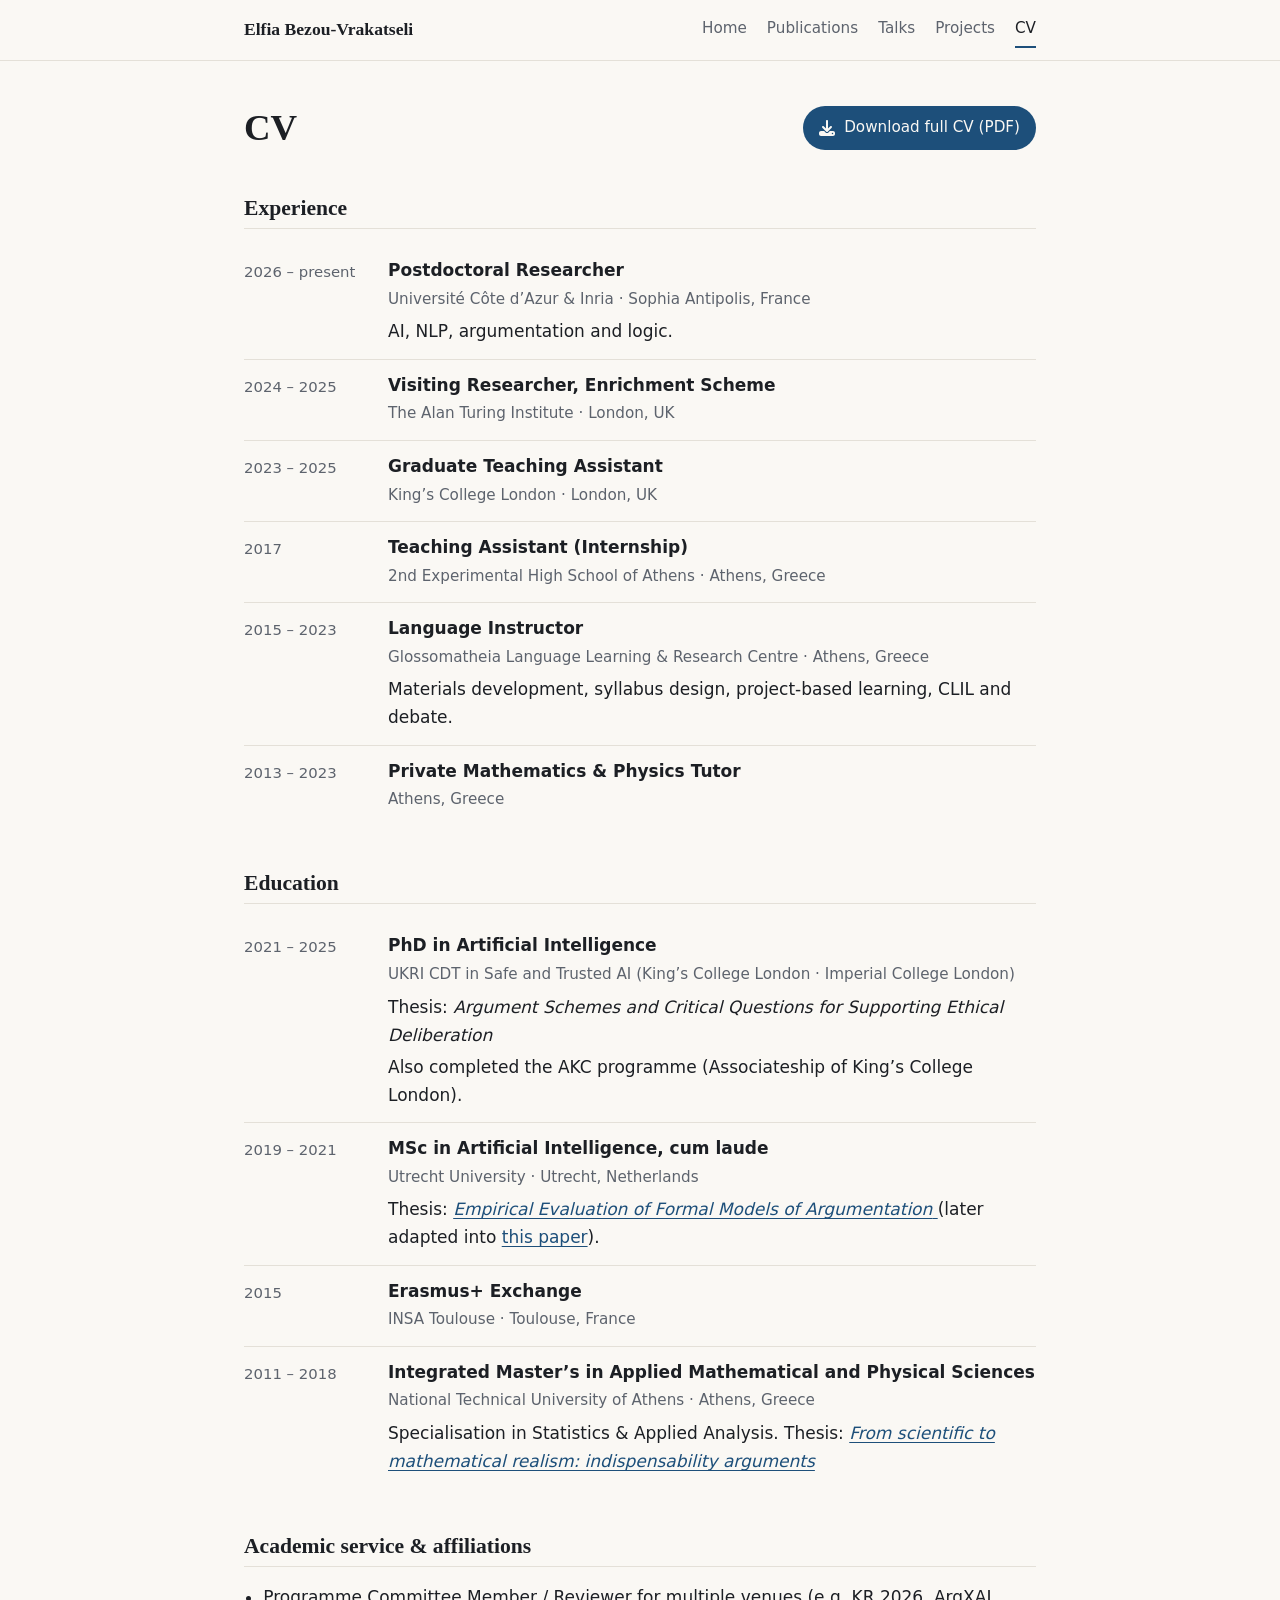
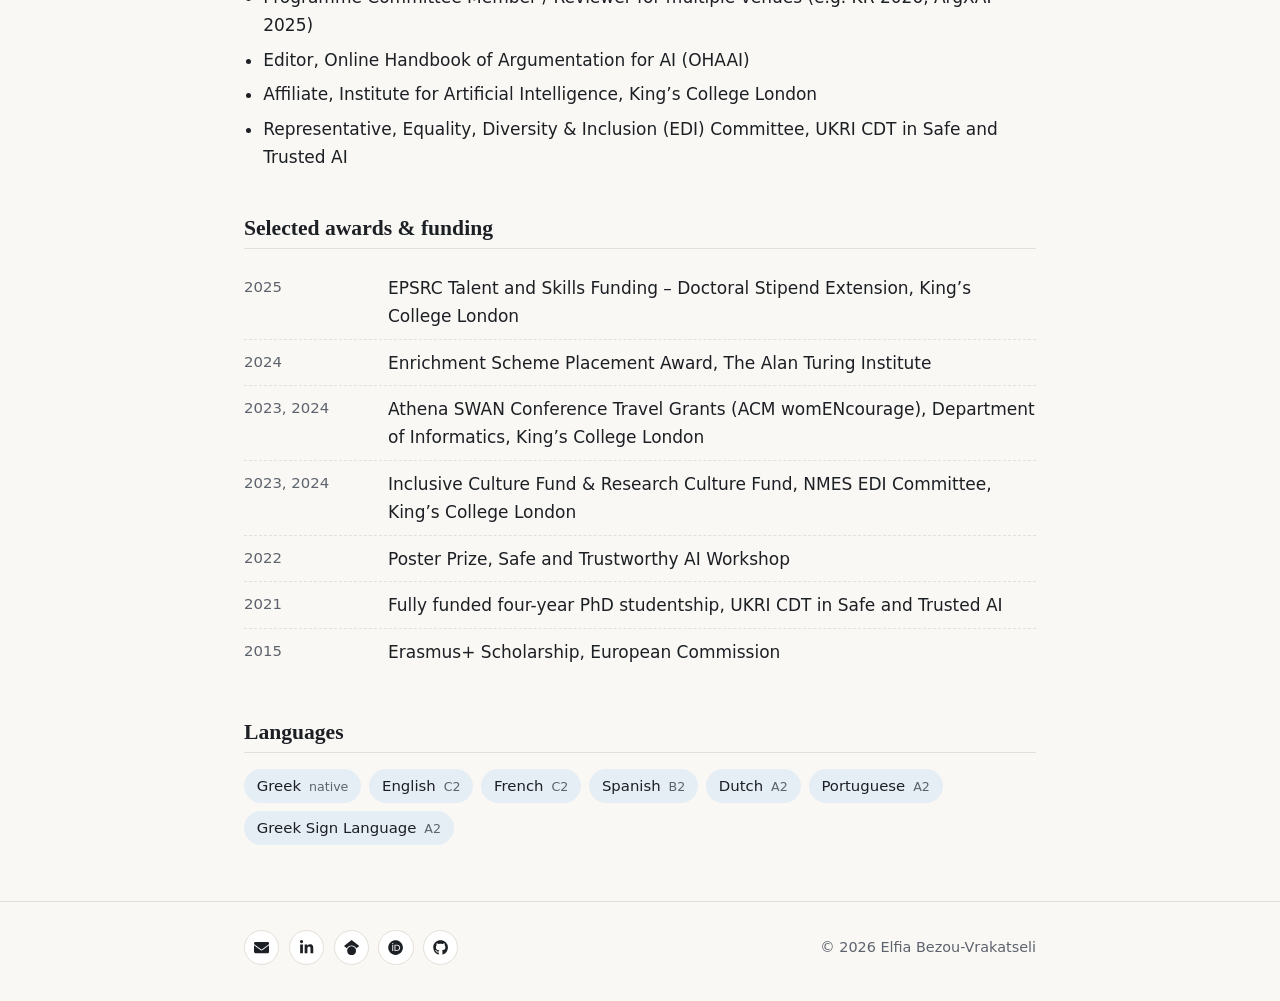
==== cv.html @ d365650f "Update cv.html" ====
<!doctype html>
<html lang="en">
<head>
  <meta charset="utf-8">
  <meta name="viewport" content="width=device-width, initial-scale=1">
  <title>CV · Elfia Bezou-Vrakatseli</title>
  <meta name="description" content="CV of Elfia Bezou-Vrakatseli.">
  <meta name="author" content="Elfia Bezou-Vrakatseli">
  <meta property="og:title" content="CV · Elfia Bezou-Vrakatseli">
  <meta property="og:description" content="CV of Elfia Bezou-Vrakatseli.">
  <meta property="og:type" content="website">
  <meta property="og:image" content="https://elfiabv.github.io/assets/photo.jpg">
  <meta name="color-scheme" content="light dark">
  <link rel="icon" href="favicon.svg" type="image/svg+xml">
  <link rel="stylesheet" href="style.css">
</head>
<body>
  <a class="skip" href="#main">Skip to content</a>
  <header class="site-header">
    <div class="wrap header-inner">
      <a class="brand" href="index.html">Elfia Bezou-Vrakatseli</a>
      <nav aria-label="Main">
        <a href="index.html">Home</a>
        <a href="publications.html">Publications</a>
        <a href="talks.html">Talks</a>
        <a href="projects.html">Projects</a>
        <a href="cv.html" aria-current="page">CV</a>
      </nav>
    </div>
  </header>

  <main id="main" class="wrap">
    <div class="page-head">
      <h1 class="page-title">CV</h1>
      <a class="button" href="assets/Elfia_Bezou-Vrakatseli_CV.pdf" download><svg class="icon" viewBox="0 0 512 512" aria-hidden="true" focusable="false"><path d="M288 32c0-17.7-14.3-32-32-32s-32 14.3-32 32l0 242.7-73.4-73.4c-12.5-12.5-32.8-12.5-45.3 0s-12.5 32.8 0 45.3l128 128c12.5 12.5 32.8 12.5 45.3 0l128-128c12.5-12.5 12.5-32.8 0-45.3s-32.8-12.5-45.3 0L288 274.7 288 32zM64 352c-35.3 0-64 28.7-64 64l0 32c0 35.3 28.7 64 64 64l384 0c35.3 0 64-28.7 64-64l0-32c0-35.3-28.7-64-64-64l-101.5 0-45.3 45.3c-25 25-65.5 25-90.5 0L165.5 352 64 352zm368 56a24 24 0 1 1 0 48 24 24 0 1 1 0-48z"/></svg><span>Download full CV (PDF)</span></a>
    </div>

    <section aria-labelledby="exp">
      <h2 id="exp">Experience</h2>
      <ul class="cv-list">
        <li>
          <span class="when">2026 – present</span>
          <div>
            <p class="entry-title">Postdoctoral Researcher</p>
            <p class="entry-meta">Université Côte d’Azur &amp; Inria · Sophia Antipolis, France</p>
            <p>AI, NLP, argumentation and logic.</p>
          </div>
        </li>
        <li>
          <span class="when">2024 – 2025</span>
          <div>
            <p class="entry-title">Visiting Researcher, Enrichment Scheme</p>
            <p class="entry-meta">The Alan Turing Institute · London, UK</p>
          </div>
        </li>
        <li>
          <span class="when">2023 – 2025</span>
          <div>
            <p class="entry-title">Graduate Teaching Assistant</p>
            <p class="entry-meta">King’s College London · London, UK</p>
          </div>
        </li>
                <li>
          <span class="when">2017</span>
          <div>
            <p class="entry-title">Teaching Assistant (Internship)</p>
            <p class="entry-meta">2nd Experimental High School of Athens · Athens, Greece</p>
          </div>
        </li>
        <li>
          <span class="when">2015 – 2023</span>
          <div>
            <p class="entry-title">Language Instructor</p>
            <p class="entry-meta">Glossomatheia Language Learning &amp; Research Centre · Athens, Greece</p>
            <p>Materials development, syllabus design, project-based learning, CLIL and debate.</p>
          </div>
        </li>
        <li>
          <span class="when">2013 – 2023</span>
          <div>
            <p class="entry-title">Private Mathematics &amp; Physics Tutor</p>
            <p class="entry-meta">Athens, Greece</p>
          </div>
        </li>
      </ul>
    </section>

    <section aria-labelledby="edu">
      <h2 id="edu">Education</h2>
      <ul class="cv-list">
        <li>
          <span class="when">2021 – 2025</span>
          <div>
            <p class="entry-title">PhD in Artificial Intelligence</p>
            <p class="entry-meta">UKRI CDT in Safe and Trusted AI (King’s College London · Imperial College London)</p>
            <p>Thesis: <em>Argument Schemes and Critical Questions for Supporting Ethical Deliberation</em></p>
            <p>Also completed the AKC programme (Associateship of King’s College London).</p>
          </div>
        </li>
        <li>
          <span class="when">2019 – 2021</span>
          <div>
            <p class="entry-title">MSc in Artificial Intelligence, cum laude</p>
            <p class="entry-meta">Utrecht University · Utrecht, Netherlands</p>
            
<p>
  Thesis:
  <a href="https://studenttheses.uu.nl/items/0af066aa-7078-44d3-838c-e0d63e87ab0a"
     target="_blank" rel="noopener noreferrer">
    <em>Empirical Evaluation of Formal Models of Argumentation</em>
  </a>
  (later adapted into
  <a href="https://journals.sagepub.com/doi/pdf/10.3233/AAC-230016"
     target="_blank" rel="noopener noreferrer">this paper</a>).
</p>

          </div>
        </li>
                <li>
          <span class="when">2015</span>
          <div>
            <p class="entry-title">Erasmus+ Exchange</p>
            <p class="entry-meta">INSA Toulouse · Toulouse, France</p>
          </div>
        </li>
        <li>
          <span class="when">2011 – 2018</span>
          <div>
            <p class="entry-title">Integrated Master’s in Applied Mathematical and Physical Sciences</p>
            <p class="entry-meta">National Technical University of Athens · Athens, Greece</p>
            <p>Specialisation in Statistics &amp; Applied Analysis. Thesis: <a href="https://dspace.lib.ntua.gr/xmlui/handle/123456789/46935" target="_blank" rel="noopener"> <em>From scientific to mathematical realism: indispensability arguments</em> </a></p>
          </div>
        </li>

      </ul>
    </section>

    <section aria-labelledby="svc">
      <h2 id="svc">Academic service &amp; affiliations</h2>
      <ul class="plain">
        <li>Programme Committee Member / Reviewer for multiple venues (e.g. KR 2026, ArgXAI 2025)</li>
        <li>Editor, Online Handbook of Argumentation for AI (OHAAI)</li>
        <li>Affiliate, Institute for Artificial Intelligence, King’s College London</li>
        <li>Representative, Equality, Diversity &amp; Inclusion (EDI) Committee, UKRI CDT in Safe and Trusted AI</li>
      </ul>
    </section>

    <section aria-labelledby="awd">
      <h2 id="awd">Selected awards &amp; funding</h2>
      <ul class="timeline">
        <li><span class="when">2025</span><span>EPSRC Talent and Skills Funding – Doctoral Stipend Extension, King’s College London</span></li>
        <li><span class="when">2024</span><span>Enrichment Scheme Placement Award, The Alan Turing Institute</span></li>
        <li><span class="when">2023, 2024</span><span>Athena SWAN Conference Travel Grants (ACM womENcourage), Department of Informatics, King’s College London</span></li>
        <li><span class="when">2023, 2024</span><span>Inclusive Culture Fund &amp; Research Culture Fund, NMES EDI Committee, King’s College London</span></li>
        <li><span class="when">2022</span><span>Poster Prize, Safe and Trustworthy AI Workshop</span></li>
        <li><span class="when">2021</span><span>Fully funded four-year PhD studentship, UKRI CDT in Safe and Trusted AI</span></li>
        <li><span class="when">2015</span><span>Erasmus+ Scholarship, European Commission</span></li>
      </ul>
    </section>

    <section aria-labelledby="lng">
      <h2 id="lng">Languages</h2>
      <ul class="tags">
        <li>Greek <span class="level">native</span></li>
        <li>English <span class="level">C2</span></li>
        <li>French <span class="level">C2</span></li>
        <li>Spanish <span class="level">B2</span></li>
        <li>Dutch <span class="level">A2</span></li>
        <li>Portuguese <span class="level">A2</span></li>
        <li>Greek Sign Language <span class="level">A2</span></li>
      </ul>
    </section>

  </main>

  <!-- Icons: Font Awesome Free 6.7.2, CC BY 4.0 — https://fontawesome.com/license/free -->
  <footer class="site-footer">
    <div class="wrap footer-inner">
    <ul class="links links-small">
      <li><a href="mailto:elfia.bezou-vrakatseli@inria.fr" aria-label="Email" title="Email"><svg class="icon" viewBox="0 0 512 512" aria-hidden="true" focusable="false"><path d="M48 64C21.5 64 0 85.5 0 112c0 15.1 7.1 29.3 19.2 38.4L236.8 313.6c11.4 8.5 27 8.5 38.4 0L492.8 150.4c12.1-9.1 19.2-23.3 19.2-38.4c0-26.5-21.5-48-48-48L48 64zM0 176L0 384c0 35.3 28.7 64 64 64l384 0c35.3 0 64-28.7 64-64l0-208L294.4 339.2c-22.8 17.1-54 17.1-76.8 0L0 176z"/></svg></a></li>
      <li><a href="https://www.linkedin.com/in/elfia-bezou-vrakatseli/" aria-label="LinkedIn" title="LinkedIn" target="_blank" rel="noopener"><svg class="icon" viewBox="0 0 448 512" aria-hidden="true" focusable="false"><path d="M100.28 448H7.4V148.9h92.88zM53.79 108.1C24.09 108.1 0 83.5 0 53.8a53.79 53.79 0 0 1 107.58 0c0 29.7-24.1 54.3-53.79 54.3zM447.9 448h-92.68V302.4c0-34.7-.7-79.2-48.29-79.2-48.29 0-55.69 37.7-55.69 76.7V448h-92.78V148.9h89.08v40.8h1.3c12.4-23.5 42.69-48.3 87.88-48.3 94 0 111.28 61.9 111.28 142.3V448z"/></svg></a></li>
      <li><a href="https://scholar.google.com/citations?user=4mK89xIAAAAJ&amp;hl=en" aria-label="Google Scholar" title="Google Scholar" target="_blank" rel="noopener"><svg class="icon" viewBox="0 0 512 512" aria-hidden="true" focusable="false"><path d="M390.9 298.5c0 0 0 .1 .1 .1c9.2 19.4 14.4 41.1 14.4 64C405.3 445.1 338.5 512 256 512s-149.3-66.9-149.3-149.3c0-22.9 5.2-44.6 14.4-64h0c1.7-3.6 3.6-7.2 5.6-10.7c4.4-7.6 9.4-14.7 15-21.3c27.4-32.6 68.5-53.3 114.4-53.3c33.6 0 64.6 11.1 89.6 29.9c9.1 6.9 17.4 14.7 24.8 23.5c5.6 6.6 10.6 13.8 15 21.3c2 3.4 3.8 7 5.5 10.5zm26.4-18.8c-30.1-58.4-91-98.4-161.3-98.4s-131.2 40-161.3 98.4L0 202.7 256 0 512 202.7l-94.7 77.1z"/></svg></a></li>
      <li><a href="https://orcid.org/0009-0004-8954-246X" aria-label="ORCID" title="ORCID" target="_blank" rel="noopener"><svg class="icon" viewBox="0 0 512 512" aria-hidden="true" focusable="false"><path d="M294.75 188.19h-45.92V342h47.47c67.62 0 83.12-51.34 83.12-76.91 0-41.64-26.54-76.9-84.67-76.9zM256 8C119 8 8 119 8 256s111 248 248 248 248-111 248-248S393 8 256 8zm-80.79 360.76h-29.84v-207.5h29.84zm-14.92-231.14a19.57 19.57 0 1 1 19.57-19.57 19.64 19.64 0 0 1-19.57 19.57zM300 369h-81V161.26h80.6c76.73 0 110.44 54.83 110.44 103.85C410 318.39 368.38 369 300 369z"/></svg></a></li>
      <li><a href="https://github.com/ElfiaBv" aria-label="GitHub" title="GitHub" target="_blank" rel="noopener"><svg class="icon" viewBox="0 0 496 512" aria-hidden="true" focusable="false"><path d="M165.9 397.4c0 2-2.3 3.6-5.2 3.6-3.3.3-5.6-1.3-5.6-3.6 0-2 2.3-3.6 5.2-3.6 3-.3 5.6 1.3 5.6 3.6zm-31.1-4.5c-.7 2 1.3 4.3 4.3 4.9 2.6 1 5.6 0 6.2-2s-1.3-4.3-4.3-5.2c-2.6-.7-5.5.3-6.2 2.3zm44.2-1.7c-2.9.7-4.9 2.6-4.6 4.9.3 2 2.9 3.3 5.9 2.6 2.9-.7 4.9-2.6 4.6-4.6-.3-1.9-3-3.2-5.9-2.9zM244.8 8C106.1 8 0 113.3 0 252c0 110.9 69.8 205.8 169.5 239.2 12.8 2.3 17.3-5.6 17.3-12.1 0-6.2-.3-40.4-.3-61.4 0 0-70 15-84.7-29.8 0 0-11.4-29.1-27.8-36.6 0 0-22.9-15.7 1.6-15.4 0 0 24.9 2 38.6 25.8 21.9 38.6 58.6 27.5 72.9 20.9 2.3-16 8.8-27.1 16-33.7-55.9-6.2-112.3-14.3-112.3-110.5 0-27.5 7.6-41.3 23.6-58.9-2.6-6.5-11.1-33.3 2.6-67.9 20.9-6.5 69 27 69 27 20-5.6 41.5-8.5 62.8-8.5s42.8 2.9 62.8 8.5c0 0 48.1-33.6 69-27 13.7 34.7 5.2 61.4 2.6 67.9 16 17.7 25.8 31.5 25.8 58.9 0 96.5-58.9 104.2-114.8 110.5 9.2 7.9 17 22.9 17 46.4 0 33.7-.3 75.4-.3 83.6 0 6.5 4.6 14.4 17.3 12.1C428.2 457.8 496 362.9 496 252 496 113.3 383.5 8 244.8 8zM97.2 352.9c-1.3 1-1 3.3.7 5.2 1.6 1.6 3.9 2.3 5.2 1 1.3-1 1-3.3-.7-5.2-1.6-1.6-3.9-2.3-5.2-1zm-10.8-8.1c-.7 1.3.3 2.9 2.3 3.9 1.6 1 3.6.7 4.3-.7.7-1.3-.3-2.9-2.3-3.9-2-.6-3.6-.3-4.3.7zm32.4 35.6c-1.6 1.3-1 4.3 1.3 6.2 2.3 2.3 5.2 2.6 6.5 1 1.3-1.3.7-4.3-1.3-6.2-2.2-2.3-5.2-2.6-6.5-1zm-11.4-14.7c-1.6 1-1.6 3.6 0 5.9 1.6 2.3 4.3 3.3 5.6 2.3 1.6-1.3 1.6-3.9 0-6.2-1.4-2.3-4-3.3-5.6-2z"/></svg></a></li>
          </ul>
      <p>&copy; 2026 Elfia Bezou-Vrakatseli</p>
    </div>
  </footer>
</body>
</html>
---- style.css ----
/* ==========================================================
   Elfia Bezou-Vrakatseli — personal site
   Colours are defined once here; change --accent to re-theme.
   ========================================================== */

:root {
  --bg: #faf8f4;
  --surface: #ffffff;
  --text: #1c1f24;
  --muted: #5d636d;
  --line: #e4e0d8;
  --accent: #1d4f7a;          /* Aegean blue */
  --accent-soft: #e6eef5;
  --badge-bg: #f1ede6;
  --badge-text: #6b5e4a;

  --serif: "Iowan Old Style", "Palatino Linotype", Palatino, "Book Antiqua", Georgia, serif;
  --sans: system-ui, -apple-system, "Segoe UI", Roboto, "Helvetica Neue", Arial, sans-serif;

  --max: 52rem;
  --radius: 10px;
}

@media (prefers-color-scheme: dark) {
  :root {
    --bg: #14171b;
    --surface: #1b1f24;
    --text: #e8e6e1;
    --muted: #a3a8b0;
    --line: #2c3138;
    --accent: #8cbbe3;
    --accent-soft: #1f2c39;
    --badge-bg: #262b31;
    --badge-text: #c9bfae;
  }
}

/* ---------- base ---------- */
*, *::before, *::after { box-sizing: border-box; }

html { -webkit-text-size-adjust: 100%; }

body {
  margin: 0;
  background: var(--bg);
  color: var(--text);
  font-family: var(--sans);
  font-size: 1.0625rem;
  line-height: 1.65;
}

a { color: var(--accent); text-underline-offset: 0.18em; text-decoration-thickness: 1px; }
a:hover { text-decoration-thickness: 2px; }
:focus-visible { outline: 2px solid var(--accent); outline-offset: 3px; border-radius: 4px; }

h1, h2, h3 { font-family: var(--serif); font-weight: 600; line-height: 1.25; margin: 0; }
h2 {
  font-size: 1.35rem;
  margin: 2.75rem 0 1rem;
  padding-bottom: 0.4rem;
  border-bottom: 1px solid var(--line);
}
h3 { font-size: 1.1rem; }
p { margin: 0 0 1rem; }

.wrap { max-width: var(--max); margin: 0 auto; padding: 0 1.25rem; }

.skip {
  position: absolute; left: -999px; top: 0.5rem;
  background: var(--surface); padding: 0.5rem 0.75rem; border-radius: 6px; z-index: 10;
}
.skip:focus { left: 0.5rem; }

/* ---------- header ---------- */
.site-header {
  border-bottom: 1px solid var(--line);
  background: color-mix(in srgb, var(--bg) 92%, transparent);
  position: sticky; top: 0; z-index: 5;
  backdrop-filter: blur(6px);
}
.header-inner {
  display: flex; align-items: center; justify-content: space-between; gap: 1rem;
  min-height: 3.75rem;
}
.brand {
  font-family: var(--serif); font-size: 1.1rem; font-weight: 600;
  color: var(--text); text-decoration: none; white-space: nowrap;
}
nav { display: flex; gap: 1.25rem; }
nav a {
  color: var(--muted); text-decoration: none; font-size: 0.95rem;
  padding: 0.25rem 0; border-bottom: 2px solid transparent;
}
nav a:hover { color: var(--text); }
nav a[aria-current="page"] { color: var(--text); border-bottom-color: var(--accent); }

main.wrap { padding-top: 2.75rem; padding-bottom: 3.5rem; }

/* ---------- home hero ---------- */
.hero {
  display: grid; grid-template-columns: auto 1fr; gap: 2.25rem; align-items: center;
  margin-bottom: 0.5rem;
}
.avatar {
  position: relative; width: 11.5rem; height: 11.5rem; border-radius: 50%;
  overflow: hidden; background: var(--accent-soft);
  display: grid; place-items: center; flex-shrink: 0;
  box-shadow: 0 0 0 4px var(--surface), 0 0 0 5px var(--line);
}
.avatar span { font-family: var(--serif); font-size: 2.5rem; color: var(--accent); }
.avatar img { position: absolute; inset: 0; width: 100%; height: 100%; object-fit: cover; }

.hero h1 { font-size: clamp(1.9rem, 4.5vw, 2.6rem); margin-bottom: 0.35rem; }
.role { font-size: 1.15rem; margin: 0; }
.affil { color: var(--muted); margin: 0 0 1.1rem; }

/* ---------- icon links ---------- */
.links { list-style: none; display: flex; flex-wrap: wrap; gap: 0.6rem; margin: 0; padding: 0; }
.links a {
  display: grid; place-items: center;
  width: 2.6rem; height: 2.6rem; border-radius: 50%;
  border: 1px solid var(--line); background: var(--surface);
  color: var(--text);
  transition: background-color .15s, color .15s, border-color .15s;
}
.links a:hover { background: var(--accent); border-color: var(--accent); color: var(--bg); }
.icon { width: 1.1rem; height: 1.1rem; fill: currentColor; }
.links-small a { width: 2.2rem; height: 2.2rem; }
.links-small .icon { width: 0.95rem; height: 0.95rem; }

/* ---------- tags ---------- */
.tags { list-style: none; display: flex; flex-wrap: wrap; gap: 0.5rem; padding: 0; margin: 0; }
.tags li {
  background: var(--accent-soft); color: var(--text);
  padding: 0.3rem 0.8rem; border-radius: 999px; font-size: 0.93rem;
}
.tags .level { color: var(--muted); font-size: 0.85em; margin-left: 0.2rem; }

/* ---------- timeline (highlights, awards) ---------- */
.timeline { list-style: none; padding: 0; margin: 0; }
.timeline li {
  display: grid; grid-template-columns: 8rem 1fr; gap: 1rem;
  padding: 0.55rem 0; border-bottom: 1px dashed var(--line);
}
.timeline li:last-child { border-bottom: 0; }
.when { color: var(--muted); font-variant-numeric: tabular-nums; font-size: 0.93rem; padding-top: 0.08rem; }

/* ---------- page titles ---------- */
.page-title { font-size: clamp(1.8rem, 4vw, 2.3rem); margin-bottom: 0.6rem; }
.lede { color: var(--muted); margin-bottom: 0.5rem; }
.page-head { display: flex; flex-wrap: wrap; align-items: center; justify-content: space-between; gap: 1rem; }
.page-head .page-title { margin: 0; }

.button {
  display: inline-flex; align-items: center; gap: 0.55rem;
  background: var(--accent); color: var(--bg);
  padding: 0.6rem 1rem; border-radius: 999px; text-decoration: none; font-size: 0.95rem;
}
.button:hover { filter: brightness(1.1); }
.button .icon { width: 1rem; height: 1rem; }

/* ---------- entries (publications, talks, projects) ---------- */
.year-group h2 { font-variant-numeric: tabular-nums; }
.entries { list-style: none; padding: 0; margin: 0; }
.entry { padding: 0.9rem 0; border-bottom: 1px solid var(--line); }
.entry:last-child { border-bottom: 0; }
.entry p { margin: 0; }
.entry p + p { margin-top: 0.3rem; }
.entry-title { font-weight: 600; line-height: 1.4; }
.entry-meta { color: var(--muted); font-size: 0.95rem; }
.entry-links { display: flex; flex-wrap: wrap; align-items: center; gap: 0.45rem; margin-top: 0.5rem !important; }

.badge {
  font-size: 0.75rem; letter-spacing: 0.04em; text-transform: uppercase;
  background: var(--badge-bg); color: var(--badge-text);
  padding: 0.15rem 0.55rem; border-radius: 4px;
}
.chip {
  font-size: 0.85rem; text-decoration: none;
  border: 1px solid var(--accent); color: var(--accent);
  padding: 0.1rem 0.65rem; border-radius: 999px;
}
.chip:hover { background: var(--accent); color: var(--bg); }

/* ---------- project cards ---------- */
.cards { list-style: none; padding: 0; margin: 0; display: grid; grid-template-columns: repeat(auto-fit, minmax(15rem, 1fr)); gap: 1rem; }
.card {
  background: var(--surface); border: 1px solid var(--line); border-radius: var(--radius);
  padding: 1.1rem 1.2rem;
}
.card h3 { margin-bottom: 0.4rem; }
.card p { margin: 0; color: var(--muted); }
.card .entry-links { margin-top: 0.8rem !important; }

/* ---------- CV ---------- */
.cv-list { list-style: none; padding: 0; margin: 0; }
.cv-list > li {
  display: grid; grid-template-columns: 8rem 1fr; gap: 1rem;
  padding: 0.85rem 0; border-bottom: 1px solid var(--line);
}
.cv-list > li:last-child { border-bottom: 0; }
.cv-list p { margin: 0; }
.cv-list p + p { margin-top: 0.25rem; }
.cv-list .entry-meta + p { margin-top: 0.35rem; }
.plain { padding-left: 1.2rem; margin: 0; }
.plain li { margin-bottom: 0.4rem; }

/* ---------- footer ---------- */
.site-footer { border-top: 1px solid var(--line); padding: 1.75rem 0 2.25rem; }
.footer-inner { display: flex; flex-wrap: wrap; align-items: center; justify-content: space-between; gap: 1rem; }
.site-footer p { margin: 0; color: var(--muted); font-size: 0.9rem; }

/* ---------- small screens ---------- */
@media (max-width: 720px) {
  .header-inner { flex-direction: column; align-items: flex-start; gap: 0.25rem; padding-top: 0.75rem; padding-bottom: 0.5rem; }
  nav { gap: 1rem; overflow-x: auto; max-width: 100%; scrollbar-width: none; }
  nav::-webkit-scrollbar { display: none; }
  .site-header { position: static; }
}

@media (max-width: 600px) {
  body { font-size: 1rem; }
  .wrap { padding: 0 1rem; }
  main.wrap { padding-top: 1.75rem; }
  .hero { grid-template-columns: 1fr; justify-items: center; text-align: center; gap: 1.25rem; }
  .avatar { width: 9.5rem; height: 9.5rem; }
  .hero .links { justify-content: center; }
  .timeline li, .cv-list > li { grid-template-columns: 1fr; gap: 0.15rem; }
  .footer-inner { flex-direction: column; align-items: flex-start; }
}

@media print {
  .site-header, .site-footer, .skip { display: none; }
  body { background: #fff; color: #000; }
}
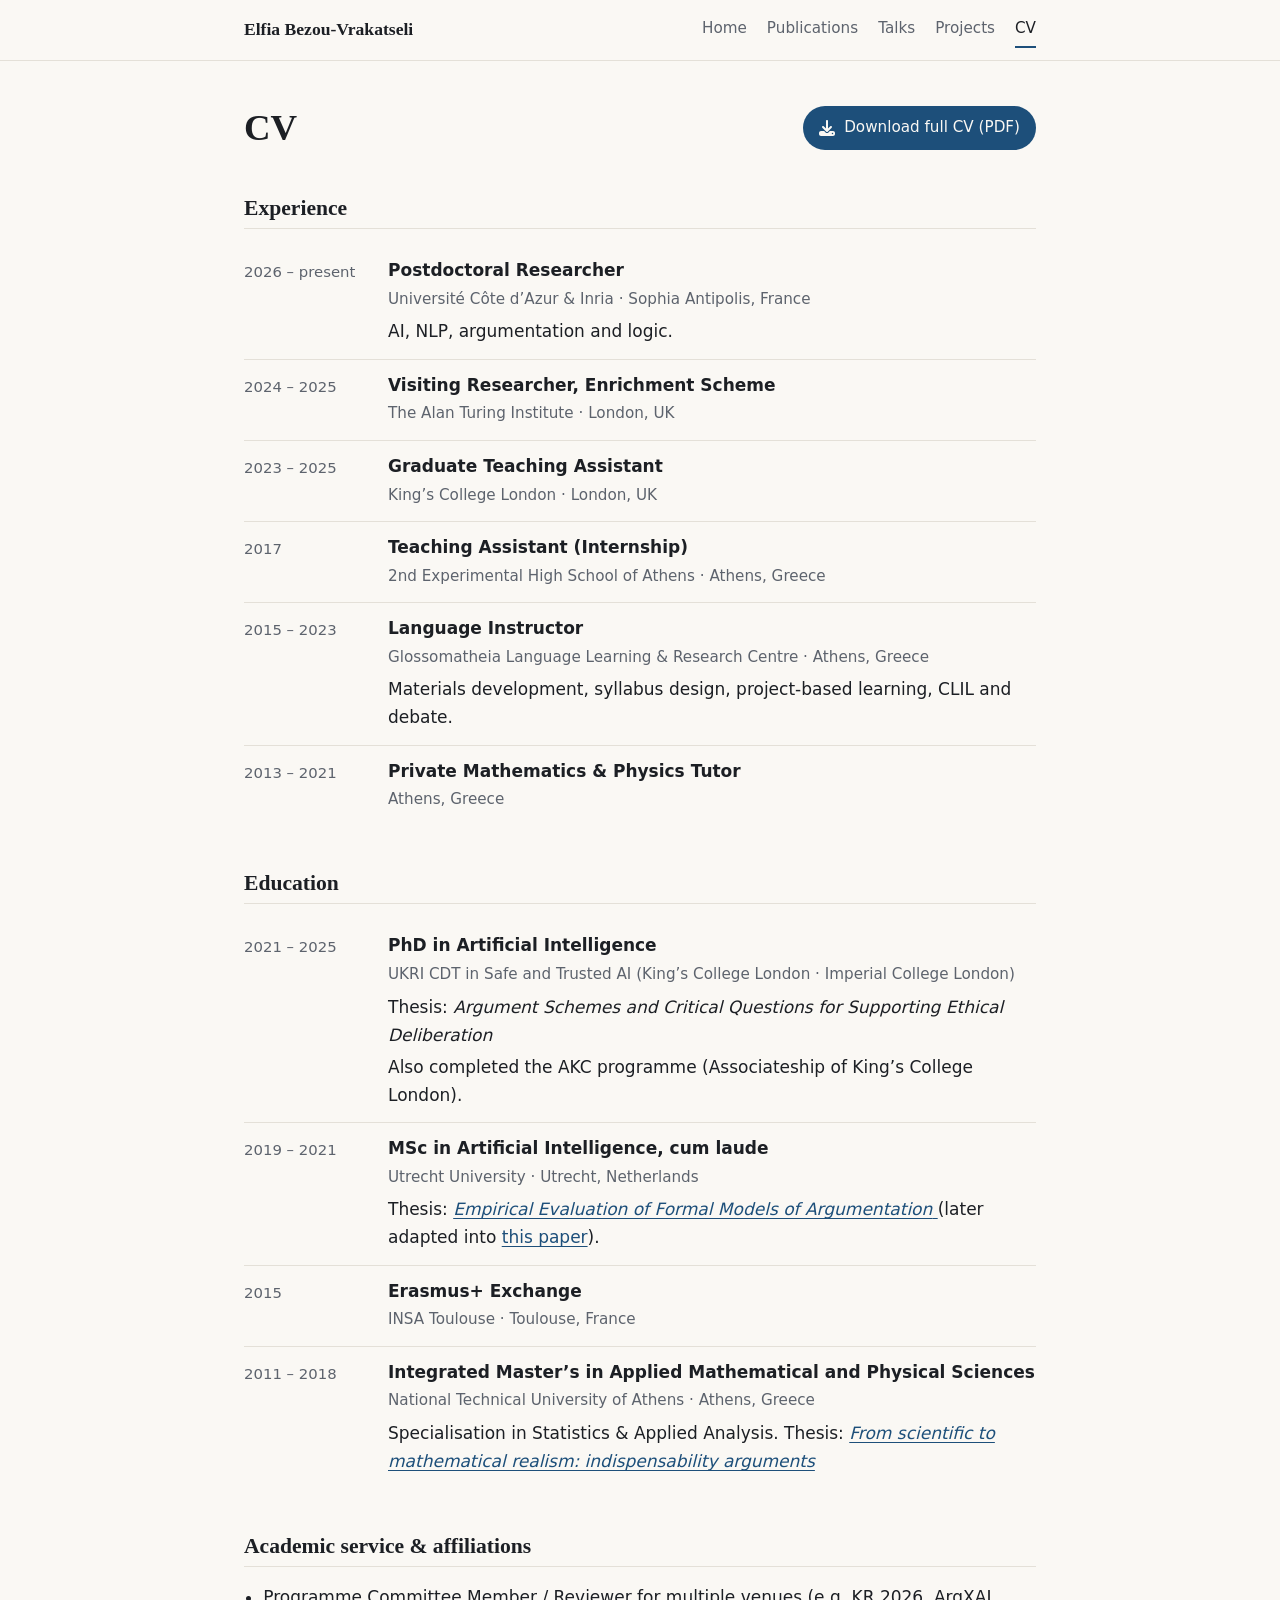
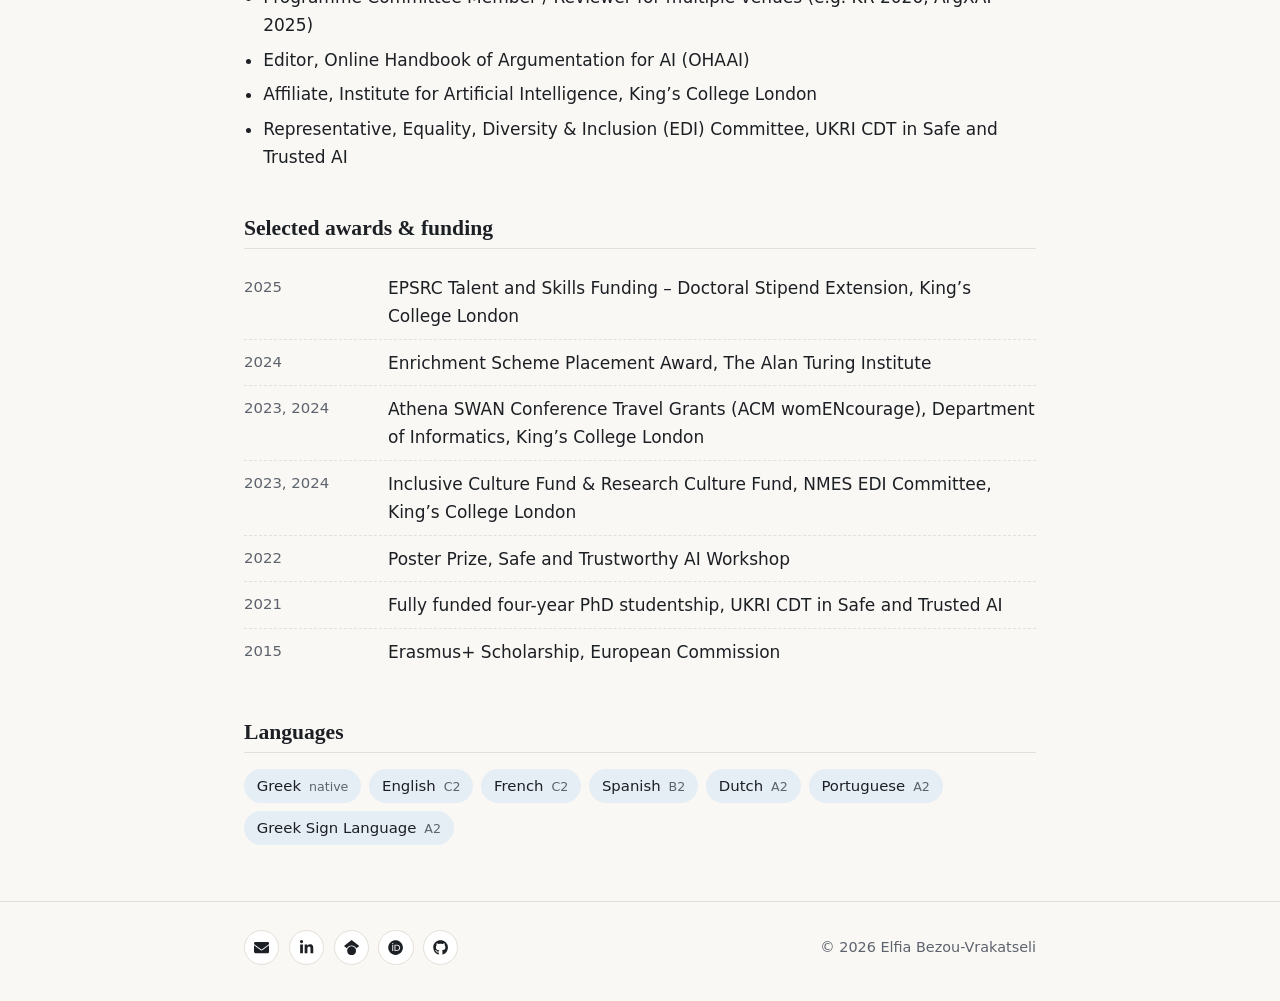
==== commit 8d3f175d: "Update cv.html" ====
--- a/cv.html
+++ b/cv.html
@@ -76,7 +76,7 @@
           </div>
         </li>
         <li>
-          <span class="when">2013 – 2023</span>
+          <span class="when">2013 – 2021</span>
           <div>
             <p class="entry-title">Private Mathematics &amp; Physics Tutor</p>
             <p class="entry-meta">Athens, Greece</p>
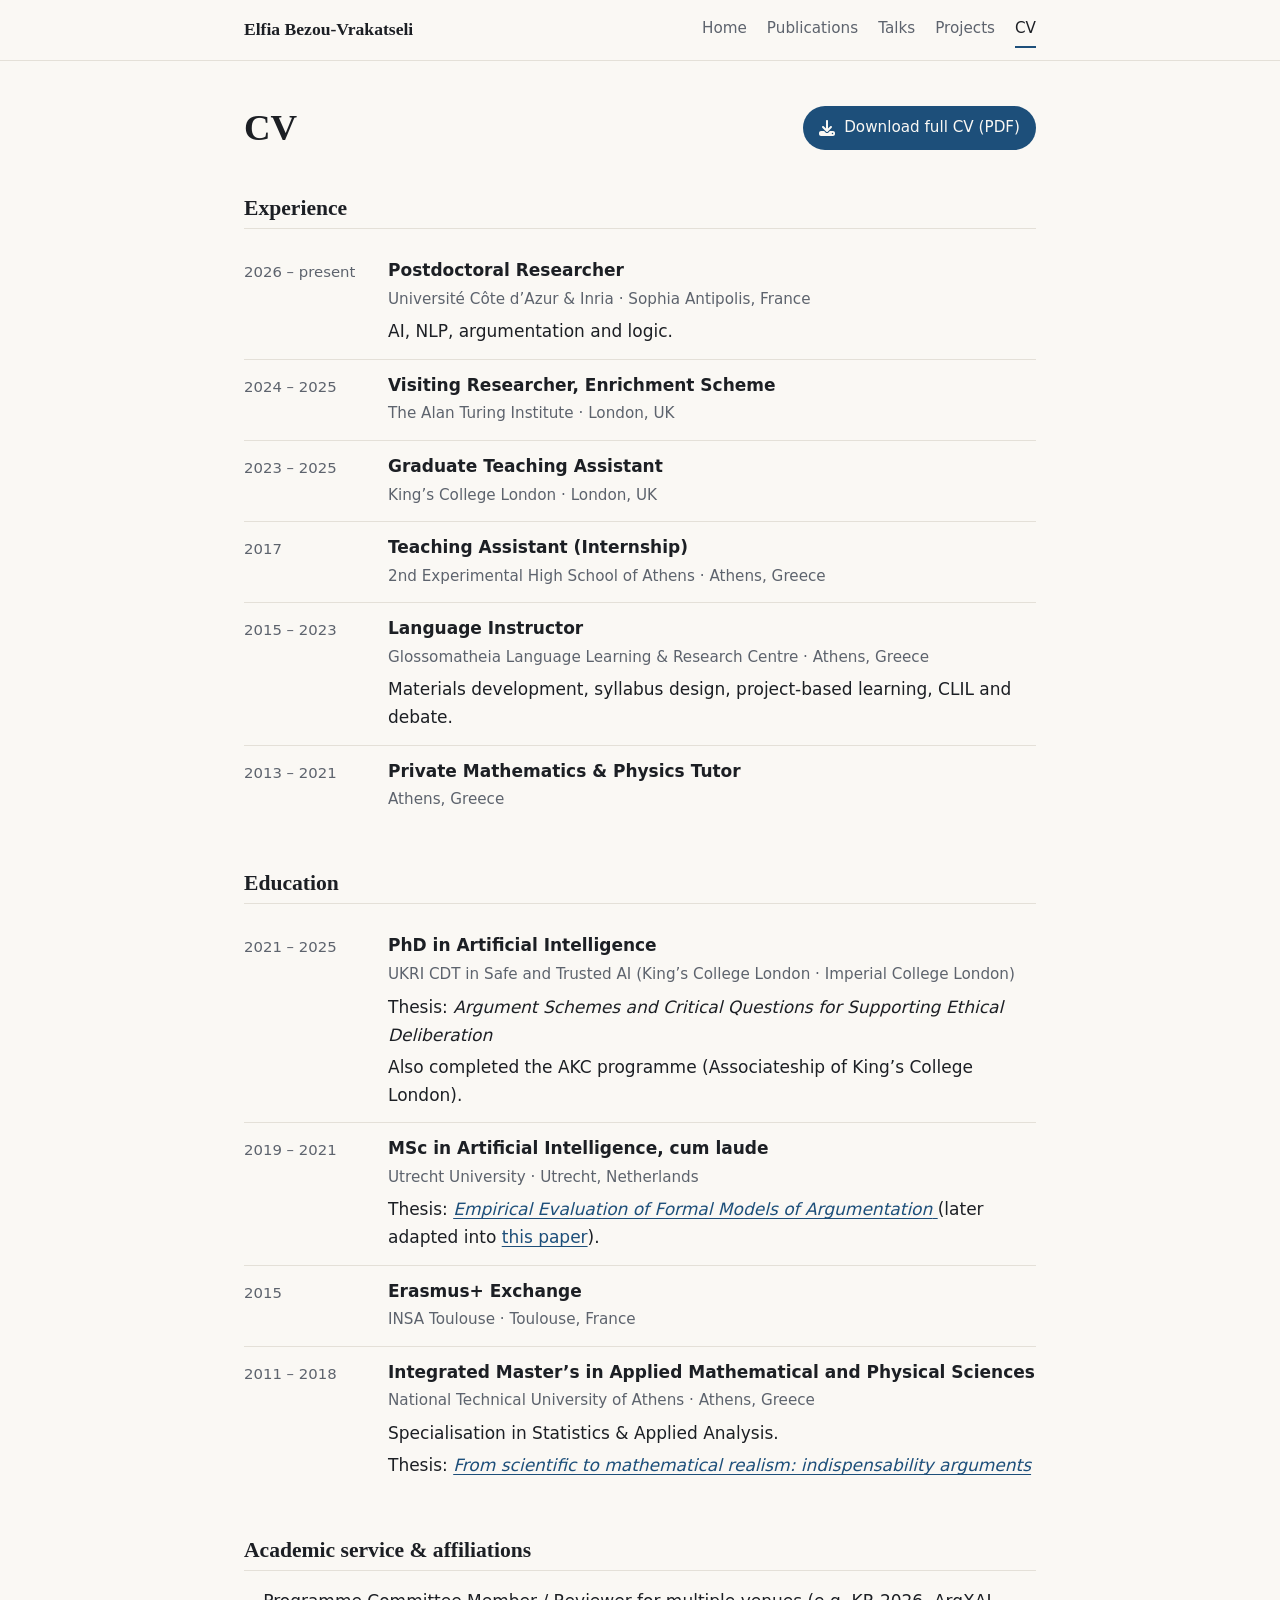
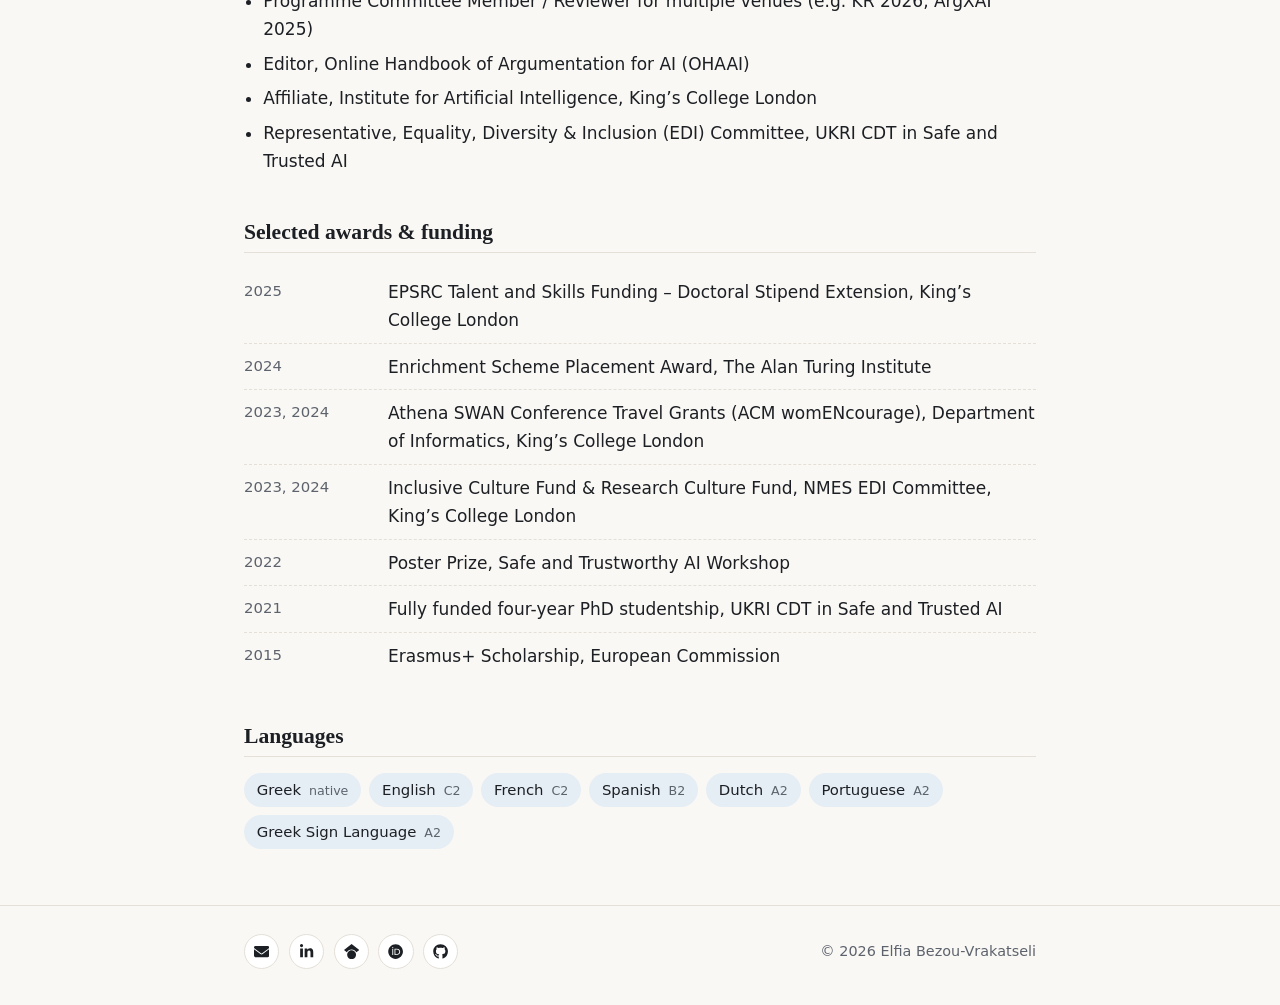
==== commit b19f7883: "Update cv.html" ====
--- a/cv.html
+++ b/cv.html
@@ -128,7 +128,8 @@
           <div>
             <p class="entry-title">Integrated Master’s in Applied Mathematical and Physical Sciences</p>
             <p class="entry-meta">National Technical University of Athens · Athens, Greece</p>
-            <p>Specialisation in Statistics &amp; Applied Analysis. Thesis: <a href="https://dspace.lib.ntua.gr/xmlui/handle/123456789/46935" target="_blank" rel="noopener"> <em>From scientific to mathematical realism: indispensability arguments</em> </a></p>
+            <p>Specialisation in Statistics &amp; Applied Analysis.</p> 
+            <p> Thesis: <a href="https://dspace.lib.ntua.gr/xmlui/handle/123456789/46935" target="_blank" rel="noopener"> <em>From scientific to mathematical realism: indispensability arguments</em> </a></p>
           </div>
         </li>
 
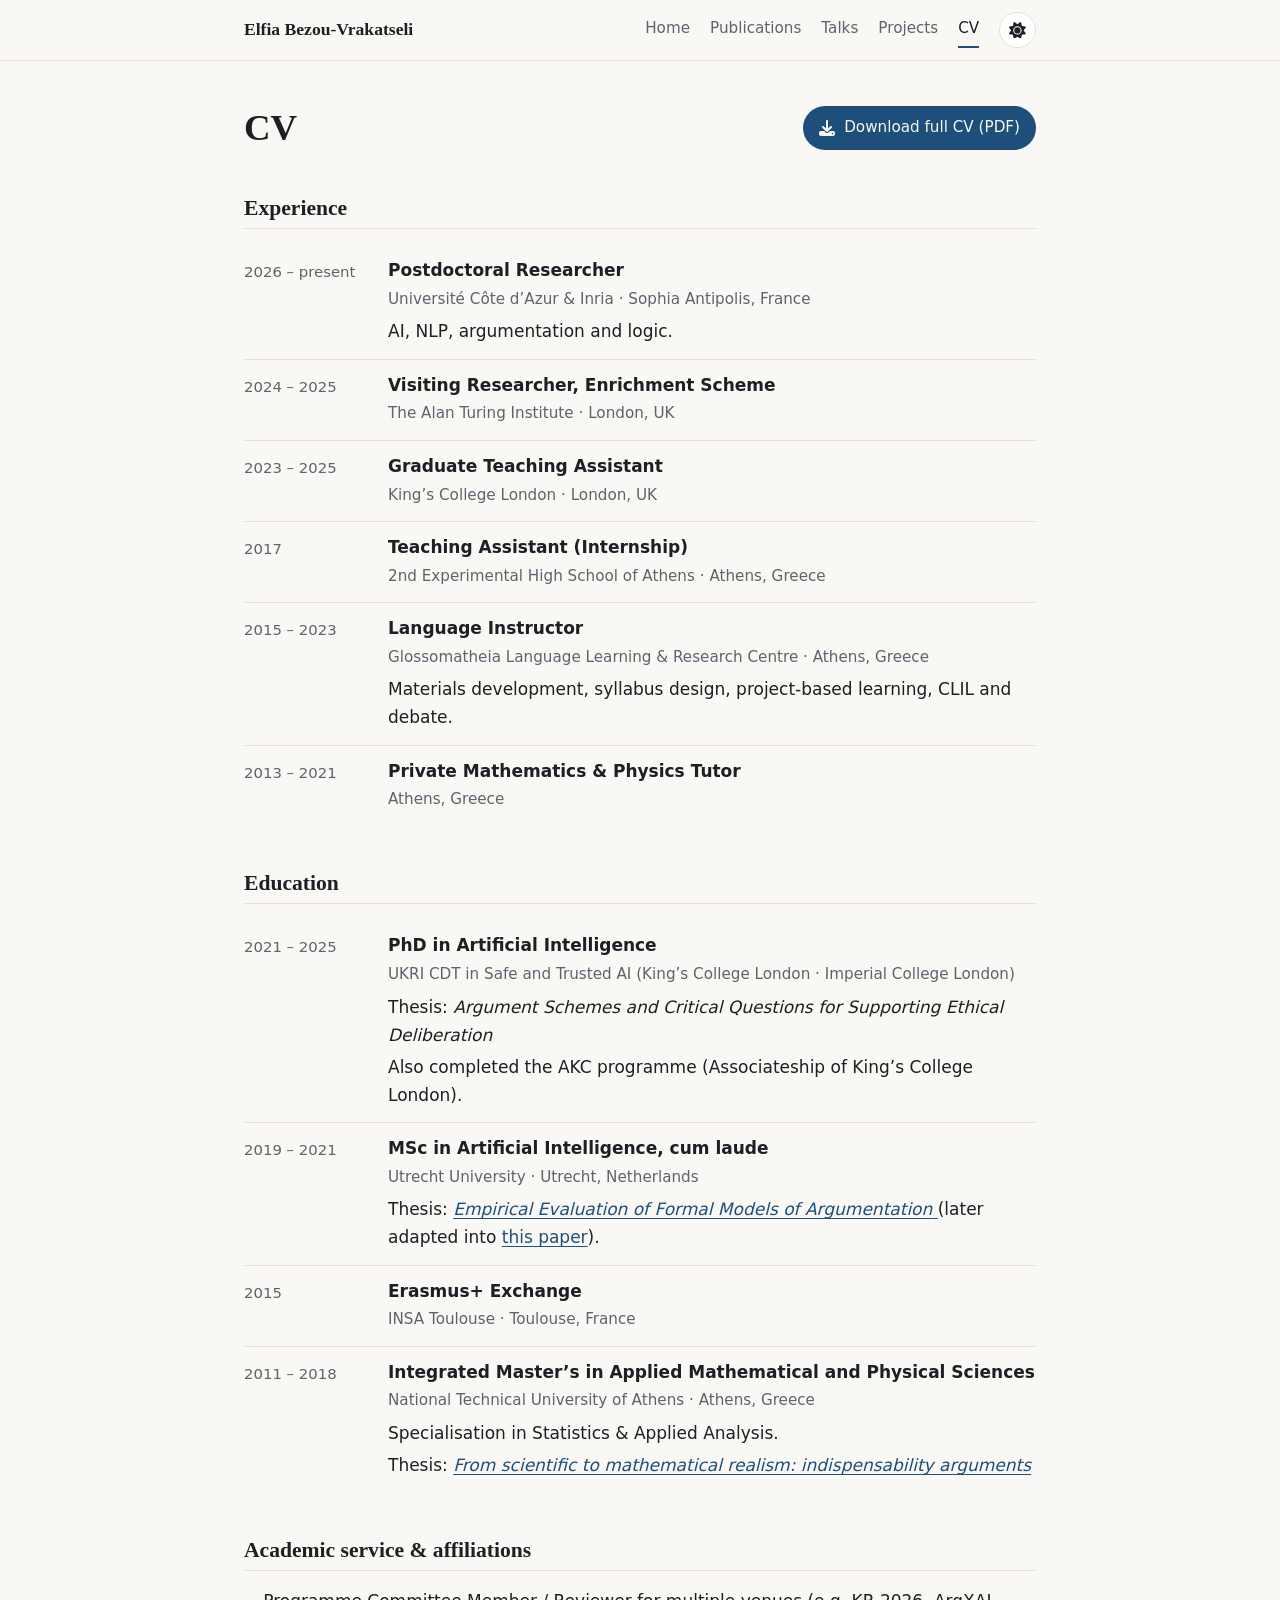
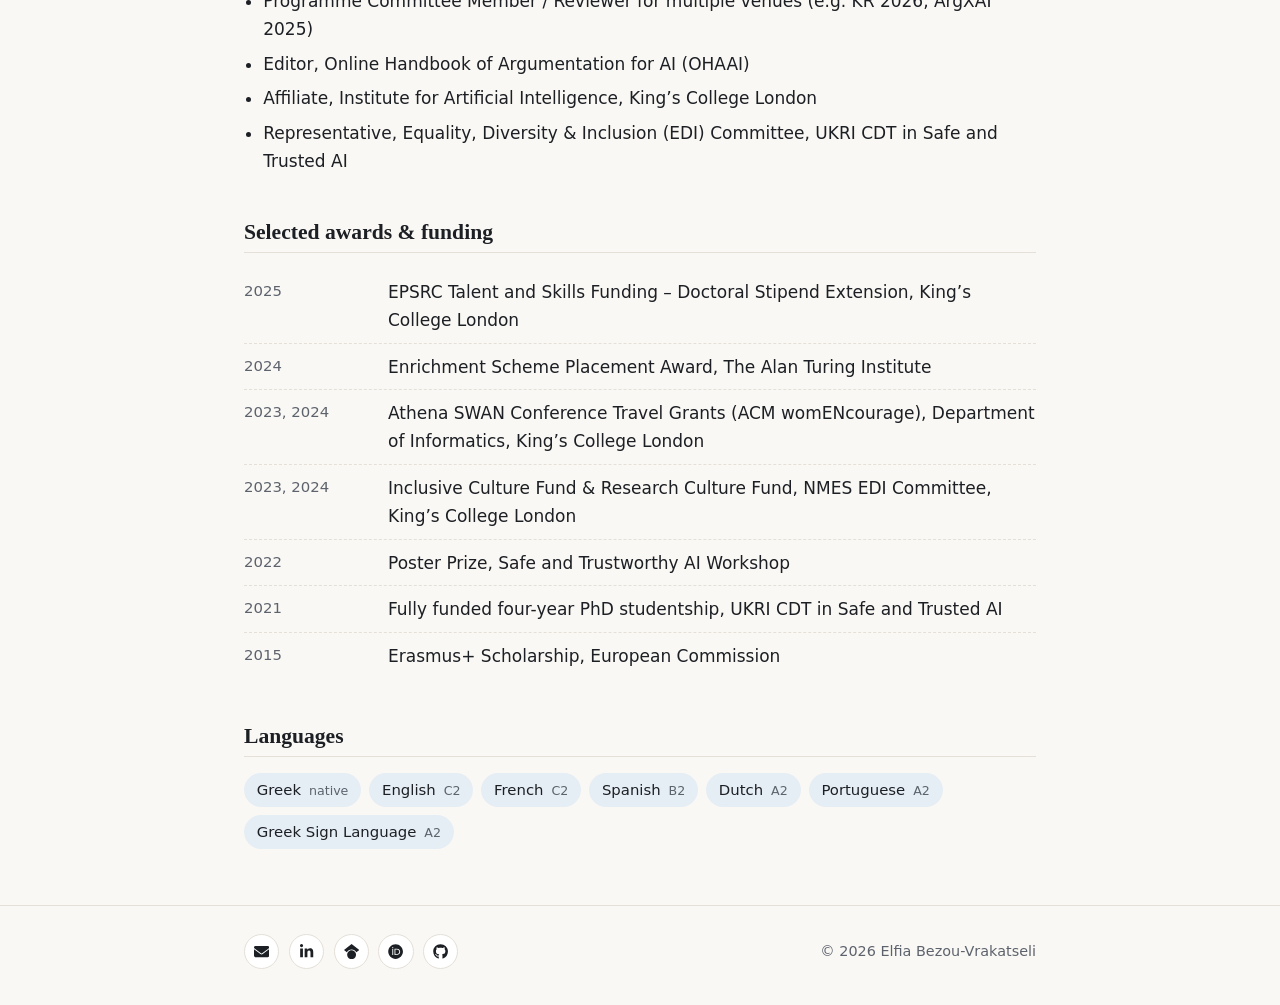
==== commit d1a9e4b9: "Update cv.html" ====
--- a/cv.html
+++ b/cv.html
@@ -1,3 +1,5 @@
+     <link rel="stylesheet" href="style.css">
+     <script src="theme.js"></script>
 <!doctype html>
 <html lang="en">
 <head>
--- a/style.css
+++ b/style.css
@@ -211,10 +211,9 @@
 .site-footer p { margin: 0; color: var(--muted); font-size: 0.9rem; }
 
 /* ---------- small screens ---------- */
-@media (max-width: 720px) {
-  .header-inner { flex-direction: column; align-items: flex-start; gap: 0.25rem; padding-top: 0.75rem; padding-bottom: 0.5rem; }
-  nav { gap: 1rem; overflow-x: auto; max-width: 100%; scrollbar-width: none; }
-  nav::-webkit-scrollbar { display: none; }
+@media (max-width: 900px) {
+  .header-inner { flex-direction: column; align-items: flex-start; gap: 0.35rem; padding-top: 0.8rem; padding-bottom: 0.6rem; }
+  nav { flex-wrap: wrap; column-gap: 1.1rem; row-gap: 0.15rem; }
   .site-header { position: static; }
 }
 
@@ -233,3 +232,114 @@
   .site-header, .site-footer, .skip { display: none; }
   body { background: #fff; color: #000; }
 }
+
+/* ---------- compact education list (Home "Background" + Education page) ---------- */
+.cv-list.compact > li { padding: 0.75rem 0; }
+.cv-list .at { font-weight: 400; color: var(--muted); }
+.cv-list .detail { font-size: 0.94rem; color: var(--muted); margin-top: 0.2rem; }
+.cv-list .detail a { color: var(--accent); }
+.cv-list .detail.labelled { display: grid; grid-template-columns: 6.5rem 1fr; gap: 0.5rem; }
+.cv-list .label {
+  font-size: 0.72rem; letter-spacing: 0.06em; text-transform: uppercase; color: var(--muted);
+  padding-top: 0.2rem;
+}
+@media (max-width: 600px) {
+  .cv-list .detail.labelled { grid-template-columns: 1fr; gap: 0; margin-top: 0.4rem; }
+}
+
+/* ==========================================================
+   Theme switcher: Light / Dark / Rainbow (button added by theme.js)
+   ========================================================== */
+:root[data-theme="light"] {
+  color-scheme: light;
+  --bg: #faf8f4; --surface: #ffffff; --text: #1c1f24; --muted: #5d636d; --line: #e4e0d8;
+  --accent: #1d4f7a; --accent-soft: #e6eef5; --badge-bg: #f1ede6; --badge-text: #6b5e4a;
+}
+:root[data-theme="dark"] {
+  color-scheme: dark;
+  --bg: #14171b; --surface: #1b1f24; --text: #e8e6e1; --muted: #a3a8b0; --line: #2c3138;
+  --accent: #8cbbe3; --accent-soft: #1f2c39; --badge-bg: #262b31; --badge-text: #c9bfae;
+}
+
+body { transition: background-color .3s ease, color .3s ease; }
+
+.header-inner nav { margin-left: auto; }
+.theme-toggle {
+  flex-shrink: 0; display: grid; place-items: center;
+  width: 2.3rem; height: 2.3rem; padding: 0; margin-left: 0.25rem;
+  border-radius: 50%; border: 1px solid var(--line);
+  background: var(--surface); color: var(--text); cursor: pointer;
+  transition: transform .25s ease, background-color .15s, color .15s;
+}
+.theme-toggle:hover { transform: rotate(-20deg) scale(1.08); }
+.theme-toggle .icon { width: 1.05rem; height: 1.05rem; }
+@media (max-width: 900px) {
+  .header-inner { position: relative; }
+  .header-inner nav { margin-left: 0; }
+  .theme-toggle { position: absolute; top: 0.55rem; right: 1.25rem; margin: 0; }
+}
+@media (max-width: 600px) { .theme-toggle { right: 1rem; } }
+
+/* ---------- Rainbow ---------- */
+@property --hue { syntax: "<number>"; inherits: true; initial-value: 300; }
+@property --spin { syntax: "<angle>"; inherits: false; initial-value: 0deg; }
+
+:root[data-theme="rainbow"] {
+  color-scheme: light;
+  --bg: #fffdf9; --surface: #ffffff; --text: #1f1a24; --muted: #5e5668; --line: #ece4f1;
+  --accent: oklch(0.5 0.17 var(--hue));
+  --accent-soft: oklch(0.95 0.04 var(--hue));
+  --badge-bg: oklch(0.94 0.05 calc(var(--hue) + 180));
+  --badge-text: oklch(0.42 0.1 calc(var(--hue) + 180));
+  --rainbow: #ff006e, #fb5607, #e0a100, #38b000, #3a86ff, #8338ec, #ff006e;
+  animation: hue-cycle 14s linear infinite;
+}
+@keyframes hue-cycle { from { --hue: 0; } to { --hue: 360; } }
+
+:root[data-theme="rainbow"] body {
+  background:
+    radial-gradient(55rem 35rem at 0% -10%, #ffe3f1, transparent 60%),
+    radial-gradient(50rem 35rem at 100% 0%, #e0f0ff, transparent 60%),
+    radial-gradient(60rem 45rem at 50% 115%, #fff6d6, transparent 60%),
+    var(--bg);
+  background-attachment: fixed;
+}
+:root[data-theme="rainbow"] .site-header {
+  border-bottom: 3px solid transparent;
+  border-image: linear-gradient(90deg, var(--rainbow)) 1;
+}
+:root[data-theme="rainbow"] h2 {
+  border-bottom: 2px solid transparent;
+  border-image: linear-gradient(90deg, var(--rainbow), transparent) 1;
+}
+:root[data-theme="rainbow"] .hero h1,
+:root[data-theme="rainbow"] .page-title {
+  background: linear-gradient(90deg, var(--rainbow));
+  background-size: 200% auto;
+  -webkit-background-clip: text; background-clip: text;
+  color: transparent;
+  animation: rainbow-slide 6s linear infinite;
+}
+@keyframes rainbow-slide { to { background-position: 200% center; } }
+
+:root[data-theme="rainbow"] .avatar {
+  background: conic-gradient(from var(--spin), var(--rainbow));
+  box-shadow: none;
+  animation: ring-spin 8s linear infinite;
+}
+:root[data-theme="rainbow"] .avatar img {
+  inset: 5px; width: calc(100% - 10px); height: calc(100% - 10px); border-radius: 50%;
+}
+@keyframes ring-spin { to { --spin: 360deg; } }
+
+:root[data-theme="rainbow"] .tags li:nth-child(6n+1) { background: #ffe0ec; }
+:root[data-theme="rainbow"] .tags li:nth-child(6n+2) { background: #ffe9d6; }
+:root[data-theme="rainbow"] .tags li:nth-child(6n+3) { background: #fff4c7; }
+:root[data-theme="rainbow"] .tags li:nth-child(6n+4) { background: #dff5d8; }
+:root[data-theme="rainbow"] .tags li:nth-child(6n+5) { background: #dcebff; }
+:root[data-theme="rainbow"] .tags li:nth-child(6n+6) { background: #ece0ff; }
+
+@media (prefers-reduced-motion: reduce) {
+  :root[data-theme="rainbow"], :root[data-theme="rainbow"] * { animation: none !important; }
+  .theme-toggle:hover { transform: none; }
+}
--- a/style.css
+++ b/style.css
@@ -211,10 +211,9 @@
 .site-footer p { margin: 0; color: var(--muted); font-size: 0.9rem; }
 
 /* ---------- small screens ---------- */
-@media (max-width: 720px) {
-  .header-inner { flex-direction: column; align-items: flex-start; gap: 0.25rem; padding-top: 0.75rem; padding-bottom: 0.5rem; }
-  nav { gap: 1rem; overflow-x: auto; max-width: 100%; scrollbar-width: none; }
-  nav::-webkit-scrollbar { display: none; }
+@media (max-width: 900px) {
+  .header-inner { flex-direction: column; align-items: flex-start; gap: 0.35rem; padding-top: 0.8rem; padding-bottom: 0.6rem; }
+  nav { flex-wrap: wrap; column-gap: 1.1rem; row-gap: 0.15rem; }
   .site-header { position: static; }
 }
 
@@ -233,3 +232,114 @@
   .site-header, .site-footer, .skip { display: none; }
   body { background: #fff; color: #000; }
 }
+
+/* ---------- compact education list (Home "Background" + Education page) ---------- */
+.cv-list.compact > li { padding: 0.75rem 0; }
+.cv-list .at { font-weight: 400; color: var(--muted); }
+.cv-list .detail { font-size: 0.94rem; color: var(--muted); margin-top: 0.2rem; }
+.cv-list .detail a { color: var(--accent); }
+.cv-list .detail.labelled { display: grid; grid-template-columns: 6.5rem 1fr; gap: 0.5rem; }
+.cv-list .label {
+  font-size: 0.72rem; letter-spacing: 0.06em; text-transform: uppercase; color: var(--muted);
+  padding-top: 0.2rem;
+}
+@media (max-width: 600px) {
+  .cv-list .detail.labelled { grid-template-columns: 1fr; gap: 0; margin-top: 0.4rem; }
+}
+
+/* ==========================================================
+   Theme switcher: Light / Dark / Rainbow (button added by theme.js)
+   ========================================================== */
+:root[data-theme="light"] {
+  color-scheme: light;
+  --bg: #faf8f4; --surface: #ffffff; --text: #1c1f24; --muted: #5d636d; --line: #e4e0d8;
+  --accent: #1d4f7a; --accent-soft: #e6eef5; --badge-bg: #f1ede6; --badge-text: #6b5e4a;
+}
+:root[data-theme="dark"] {
+  color-scheme: dark;
+  --bg: #14171b; --surface: #1b1f24; --text: #e8e6e1; --muted: #a3a8b0; --line: #2c3138;
+  --accent: #8cbbe3; --accent-soft: #1f2c39; --badge-bg: #262b31; --badge-text: #c9bfae;
+}
+
+body { transition: background-color .3s ease, color .3s ease; }
+
+.header-inner nav { margin-left: auto; }
+.theme-toggle {
+  flex-shrink: 0; display: grid; place-items: center;
+  width: 2.3rem; height: 2.3rem; padding: 0; margin-left: 0.25rem;
+  border-radius: 50%; border: 1px solid var(--line);
+  background: var(--surface); color: var(--text); cursor: pointer;
+  transition: transform .25s ease, background-color .15s, color .15s;
+}
+.theme-toggle:hover { transform: rotate(-20deg) scale(1.08); }
+.theme-toggle .icon { width: 1.05rem; height: 1.05rem; }
+@media (max-width: 900px) {
+  .header-inner { position: relative; }
+  .header-inner nav { margin-left: 0; }
+  .theme-toggle { position: absolute; top: 0.55rem; right: 1.25rem; margin: 0; }
+}
+@media (max-width: 600px) { .theme-toggle { right: 1rem; } }
+
+/* ---------- Rainbow ---------- */
+@property --hue { syntax: "<number>"; inherits: true; initial-value: 300; }
+@property --spin { syntax: "<angle>"; inherits: false; initial-value: 0deg; }
+
+:root[data-theme="rainbow"] {
+  color-scheme: light;
+  --bg: #fffdf9; --surface: #ffffff; --text: #1f1a24; --muted: #5e5668; --line: #ece4f1;
+  --accent: oklch(0.5 0.17 var(--hue));
+  --accent-soft: oklch(0.95 0.04 var(--hue));
+  --badge-bg: oklch(0.94 0.05 calc(var(--hue) + 180));
+  --badge-text: oklch(0.42 0.1 calc(var(--hue) + 180));
+  --rainbow: #ff006e, #fb5607, #e0a100, #38b000, #3a86ff, #8338ec, #ff006e;
+  animation: hue-cycle 14s linear infinite;
+}
+@keyframes hue-cycle { from { --hue: 0; } to { --hue: 360; } }
+
+:root[data-theme="rainbow"] body {
+  background:
+    radial-gradient(55rem 35rem at 0% -10%, #ffe3f1, transparent 60%),
+    radial-gradient(50rem 35rem at 100% 0%, #e0f0ff, transparent 60%),
+    radial-gradient(60rem 45rem at 50% 115%, #fff6d6, transparent 60%),
+    var(--bg);
+  background-attachment: fixed;
+}
+:root[data-theme="rainbow"] .site-header {
+  border-bottom: 3px solid transparent;
+  border-image: linear-gradient(90deg, var(--rainbow)) 1;
+}
+:root[data-theme="rainbow"] h2 {
+  border-bottom: 2px solid transparent;
+  border-image: linear-gradient(90deg, var(--rainbow), transparent) 1;
+}
+:root[data-theme="rainbow"] .hero h1,
+:root[data-theme="rainbow"] .page-title {
+  background: linear-gradient(90deg, var(--rainbow));
+  background-size: 200% auto;
+  -webkit-background-clip: text; background-clip: text;
+  color: transparent;
+  animation: rainbow-slide 6s linear infinite;
+}
+@keyframes rainbow-slide { to { background-position: 200% center; } }
+
+:root[data-theme="rainbow"] .avatar {
+  background: conic-gradient(from var(--spin), var(--rainbow));
+  box-shadow: none;
+  animation: ring-spin 8s linear infinite;
+}
+:root[data-theme="rainbow"] .avatar img {
+  inset: 5px; width: calc(100% - 10px); height: calc(100% - 10px); border-radius: 50%;
+}
+@keyframes ring-spin { to { --spin: 360deg; } }
+
+:root[data-theme="rainbow"] .tags li:nth-child(6n+1) { background: #ffe0ec; }
+:root[data-theme="rainbow"] .tags li:nth-child(6n+2) { background: #ffe9d6; }
+:root[data-theme="rainbow"] .tags li:nth-child(6n+3) { background: #fff4c7; }
+:root[data-theme="rainbow"] .tags li:nth-child(6n+4) { background: #dff5d8; }
+:root[data-theme="rainbow"] .tags li:nth-child(6n+5) { background: #dcebff; }
+:root[data-theme="rainbow"] .tags li:nth-child(6n+6) { background: #ece0ff; }
+
+@media (prefers-reduced-motion: reduce) {
+  :root[data-theme="rainbow"], :root[data-theme="rainbow"] * { animation: none !important; }
+  .theme-toggle:hover { transform: none; }
+}
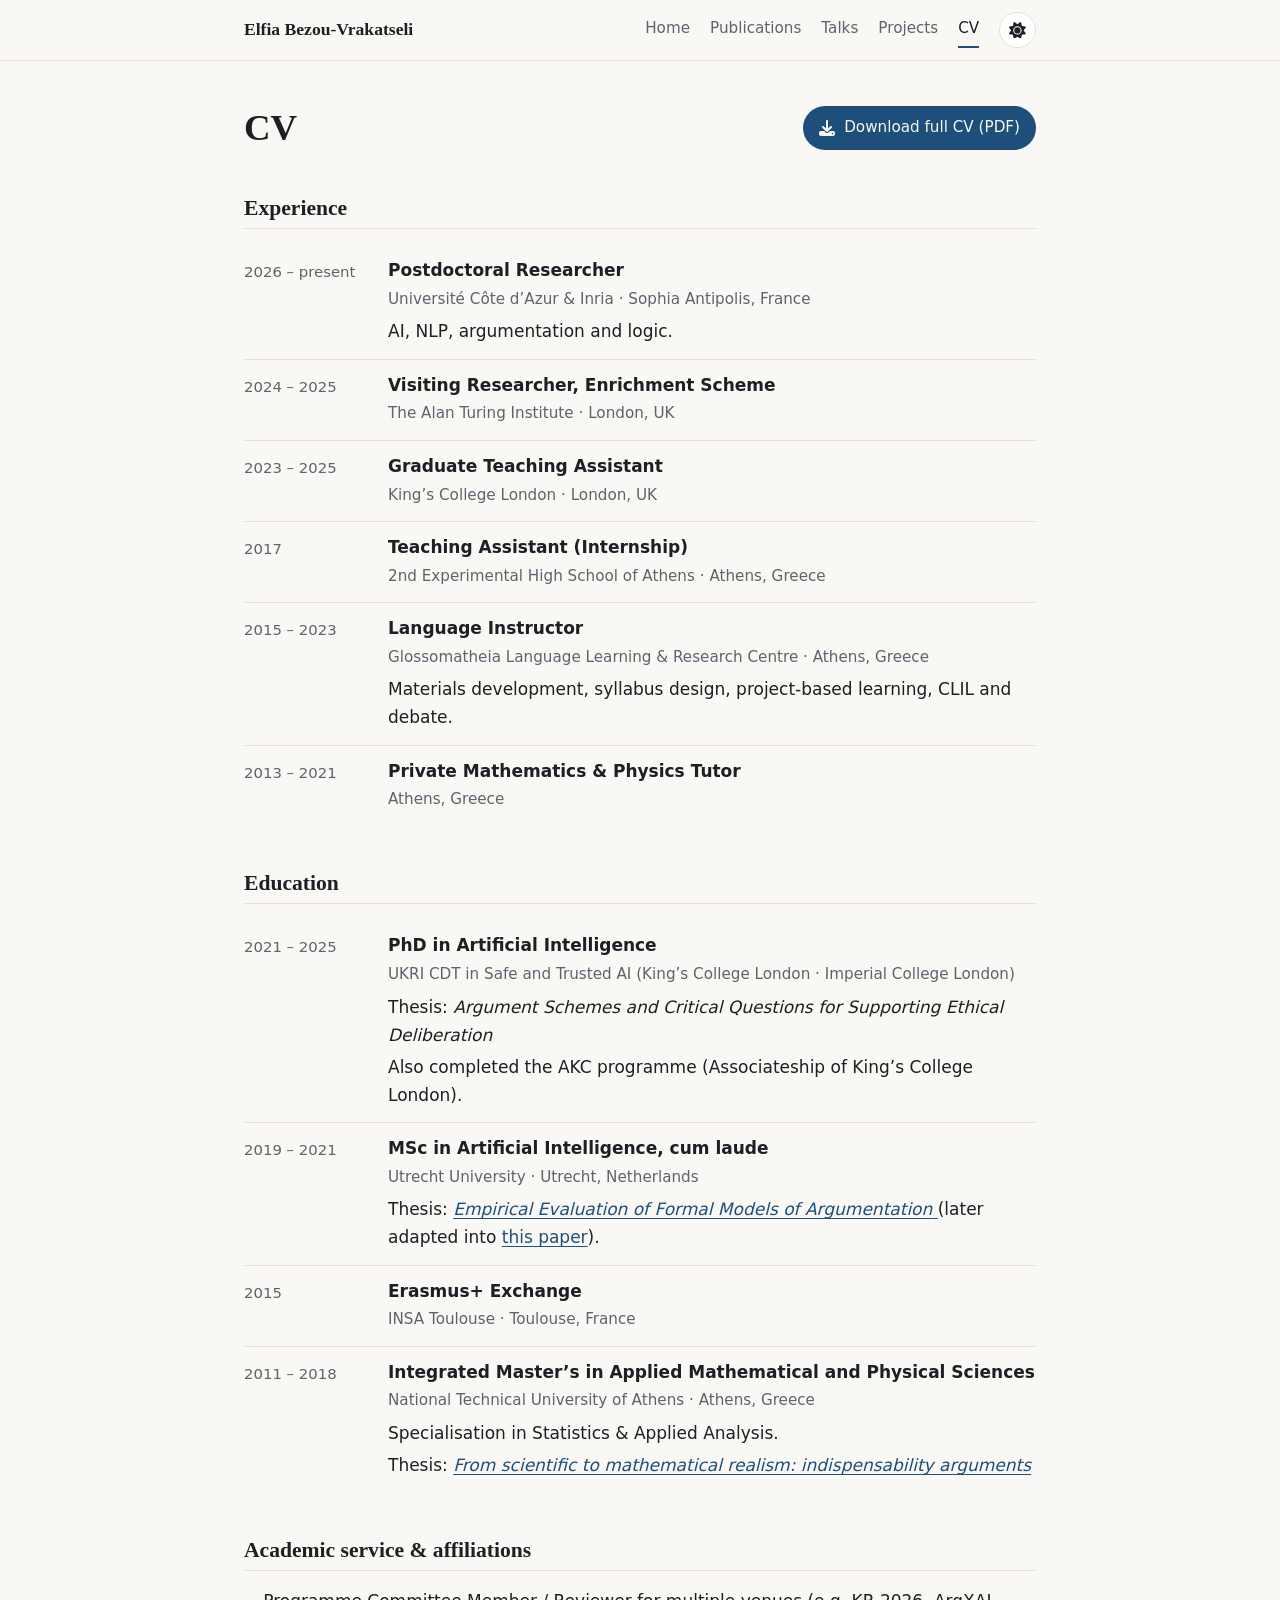
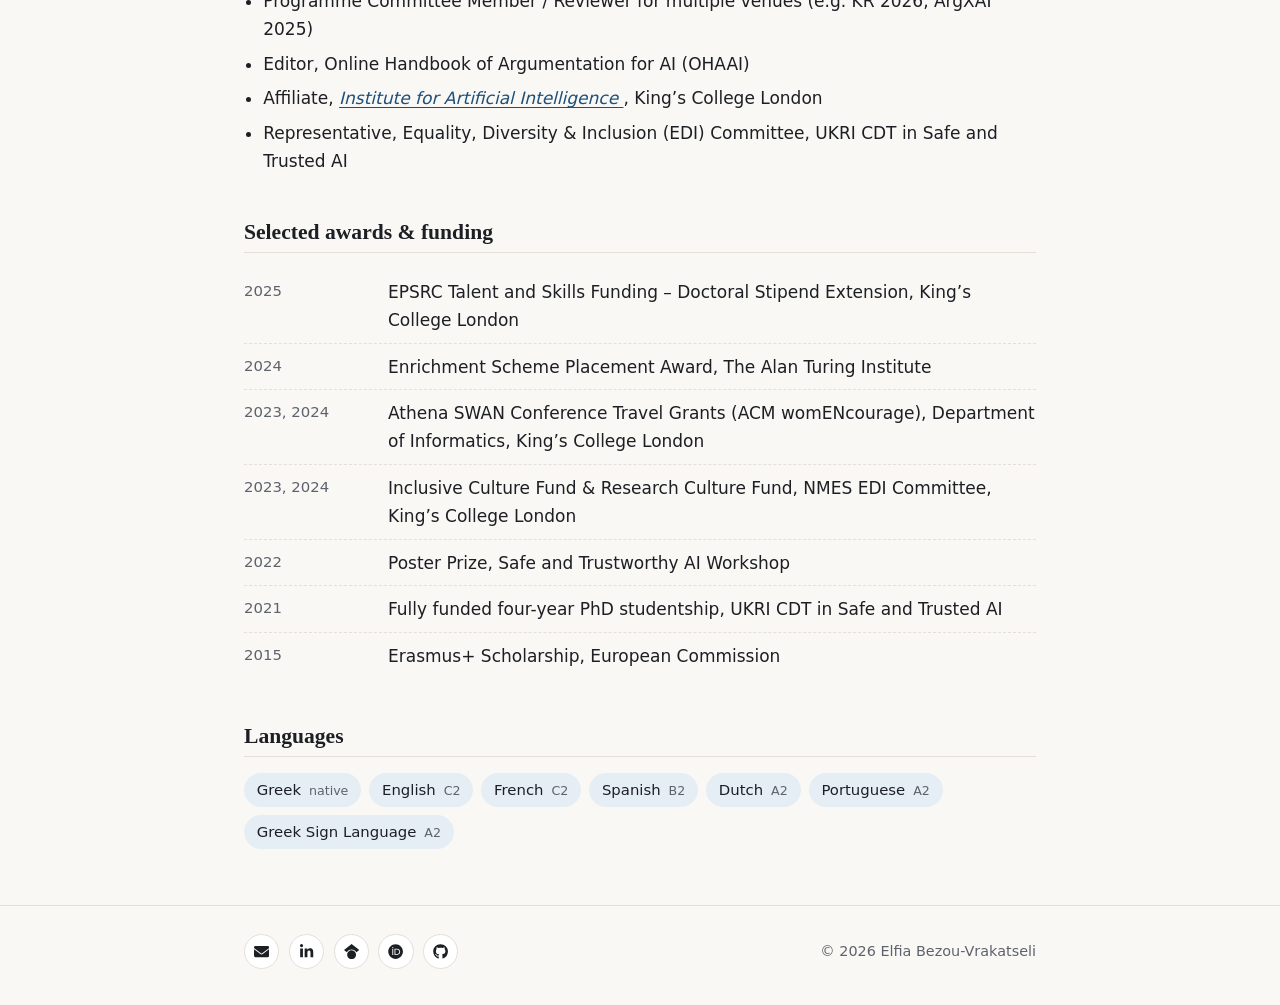
==== commit 9c28cbbb: "Update cv.html" ====
--- a/cv.html
+++ b/cv.html
@@ -143,7 +143,7 @@
       <ul class="plain">
         <li>Programme Committee Member / Reviewer for multiple venues (e.g. KR 2026, ArgXAI 2025)</li>
         <li>Editor, Online Handbook of Argumentation for AI (OHAAI)</li>
-        <li>Affiliate, Institute for Artificial Intelligence, King’s College London</li>
+        <li>Affiliate, <a href="https://www.kcl.ac.uk/ai/about" target="_blank" rel="noopener"> <em>Institute for Artificial Intelligence</em> </a>, King’s College London</li>
         <li>Representative, Equality, Diversity &amp; Inclusion (EDI) Committee, UKRI CDT in Safe and Trusted AI</li>
       </ul>
     </section>
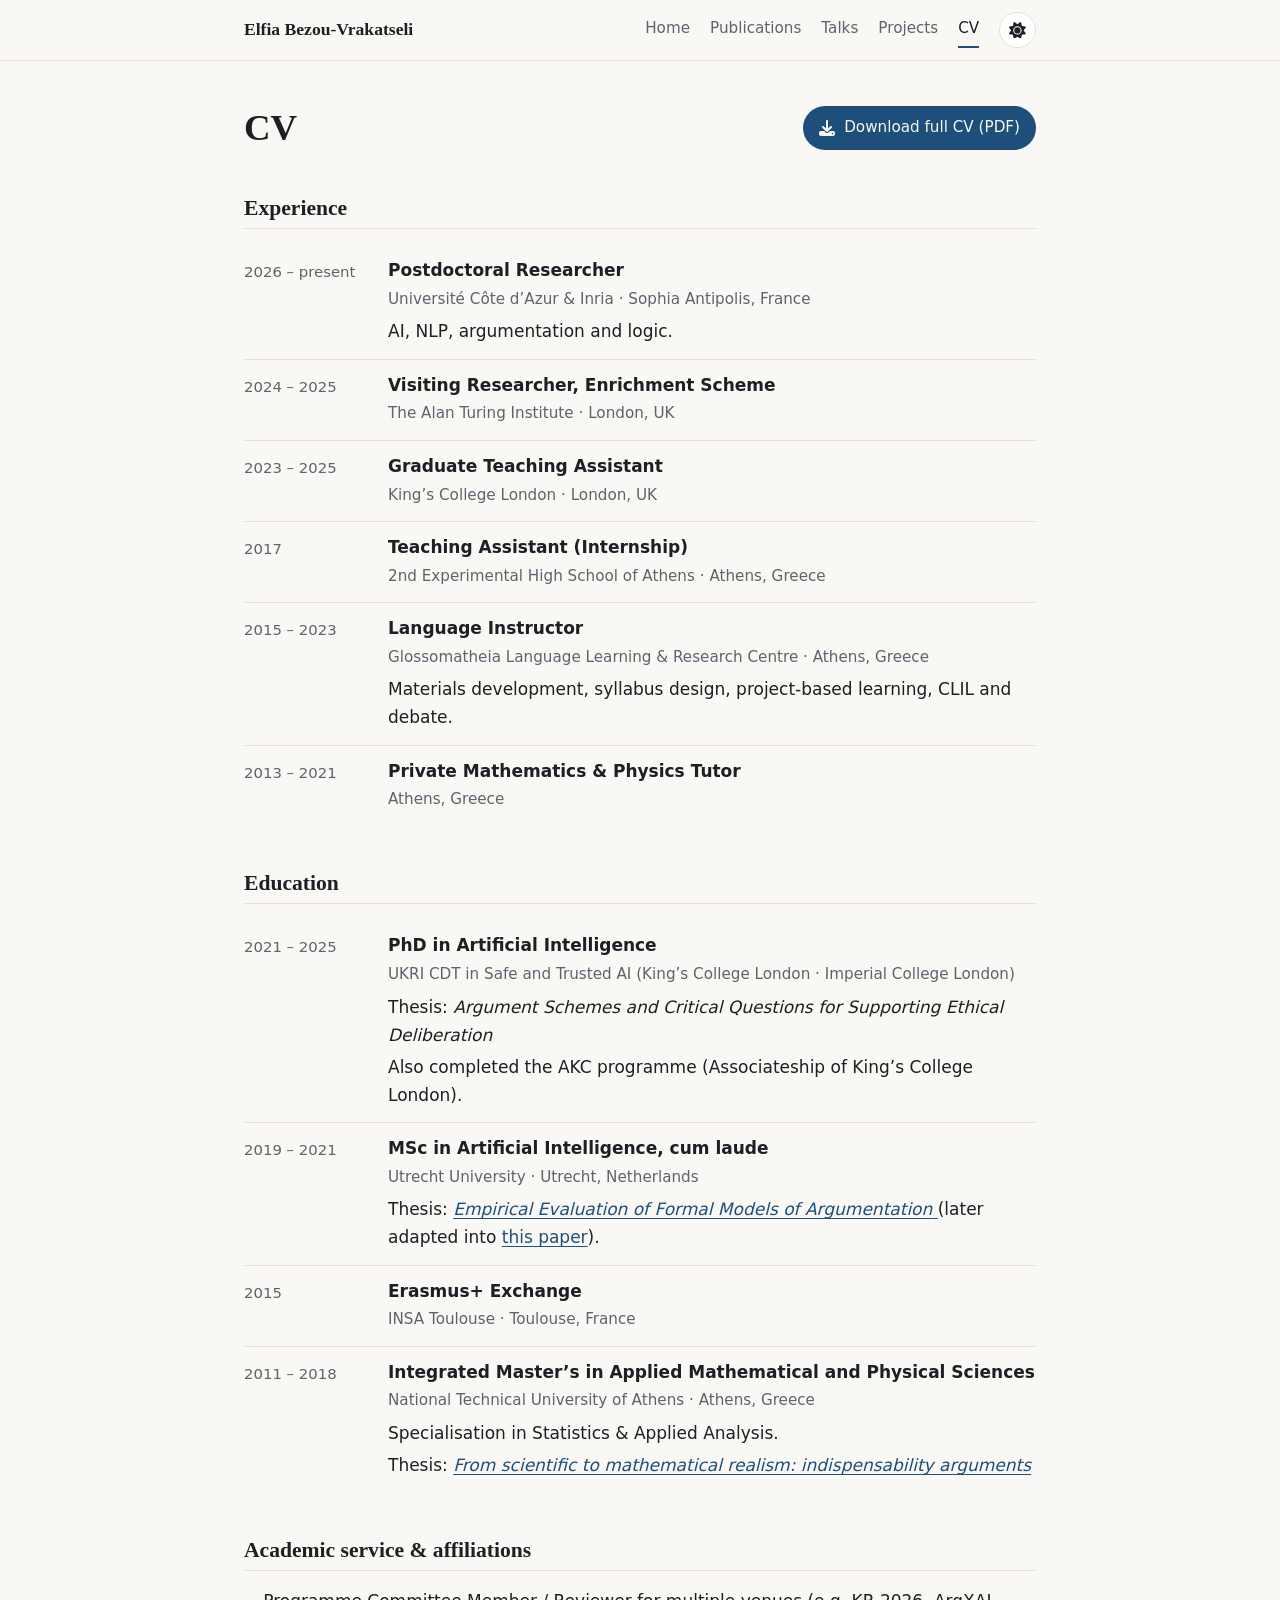
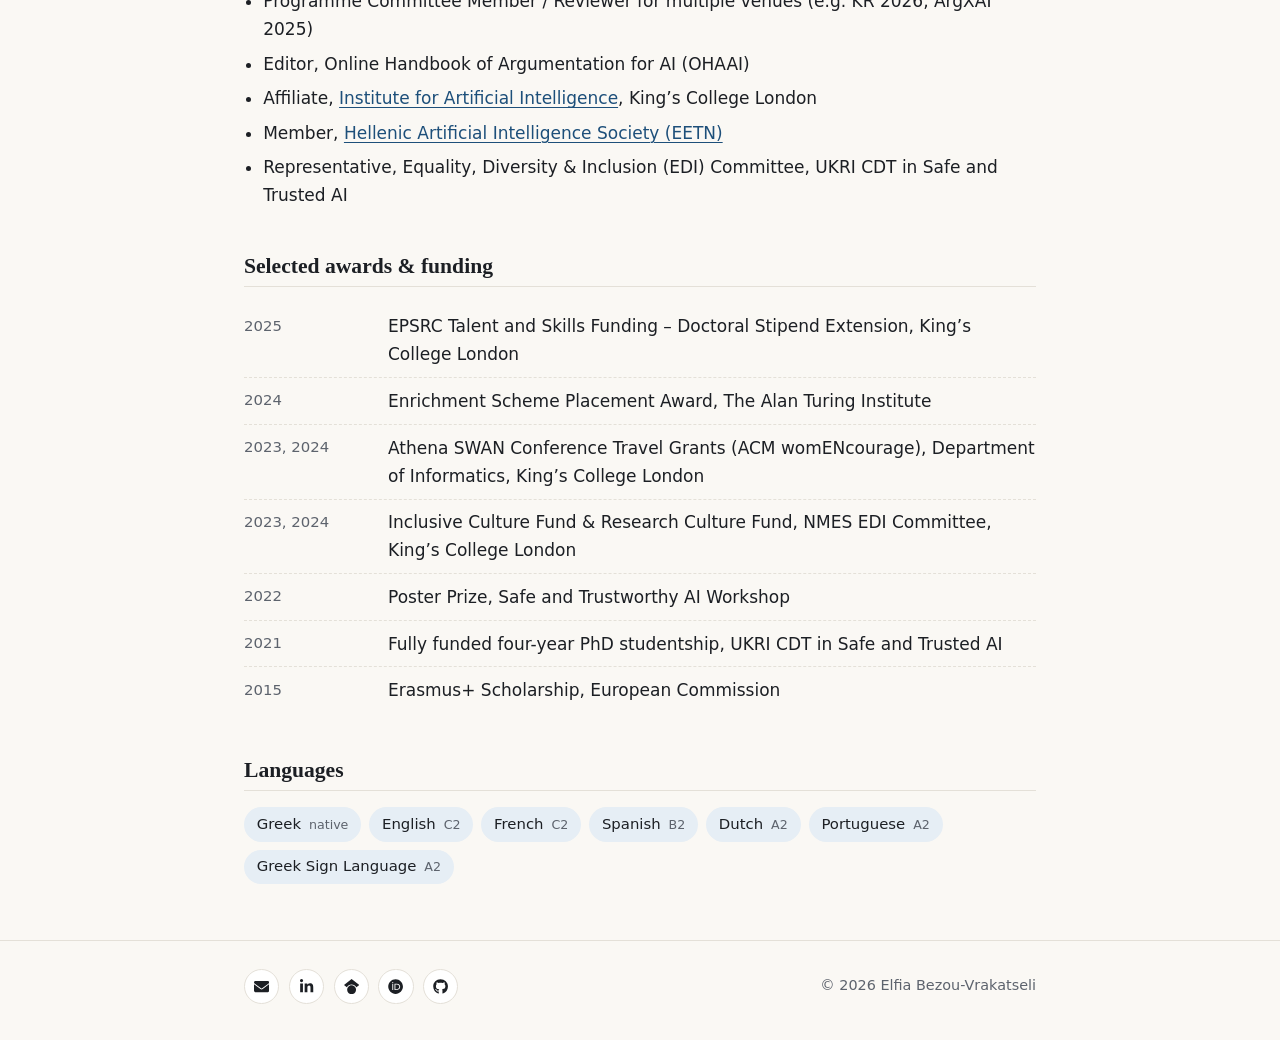
==== commit bd660e0b: "Update cv.html" ====
--- a/cv.html
+++ b/cv.html
@@ -143,7 +143,8 @@
       <ul class="plain">
         <li>Programme Committee Member / Reviewer for multiple venues (e.g. KR 2026, ArgXAI 2025)</li>
         <li>Editor, Online Handbook of Argumentation for AI (OHAAI)</li>
-        <li>Affiliate, <a href="https://www.kcl.ac.uk/ai/about" target="_blank" rel="noopener"> <em>Institute for Artificial Intelligence</em> </a>, King’s College London</li>
+        <li>Affiliate, <a href="https://www.kcl.ac.uk/ai/about" target="_blank" rel="noopener">Institute for Artificial Intelligence</a>, King’s College London</li>
+        <li>Member, <a href="https://www.eetn.gr/en/" target="_blank" rel="noopener">Hellenic Artificial Intelligence Society (EETN)</a></li>
         <li>Representative, Equality, Diversity &amp; Inclusion (EDI) Committee, UKRI CDT in Safe and Trusted AI</li>
       </ul>
     </section>
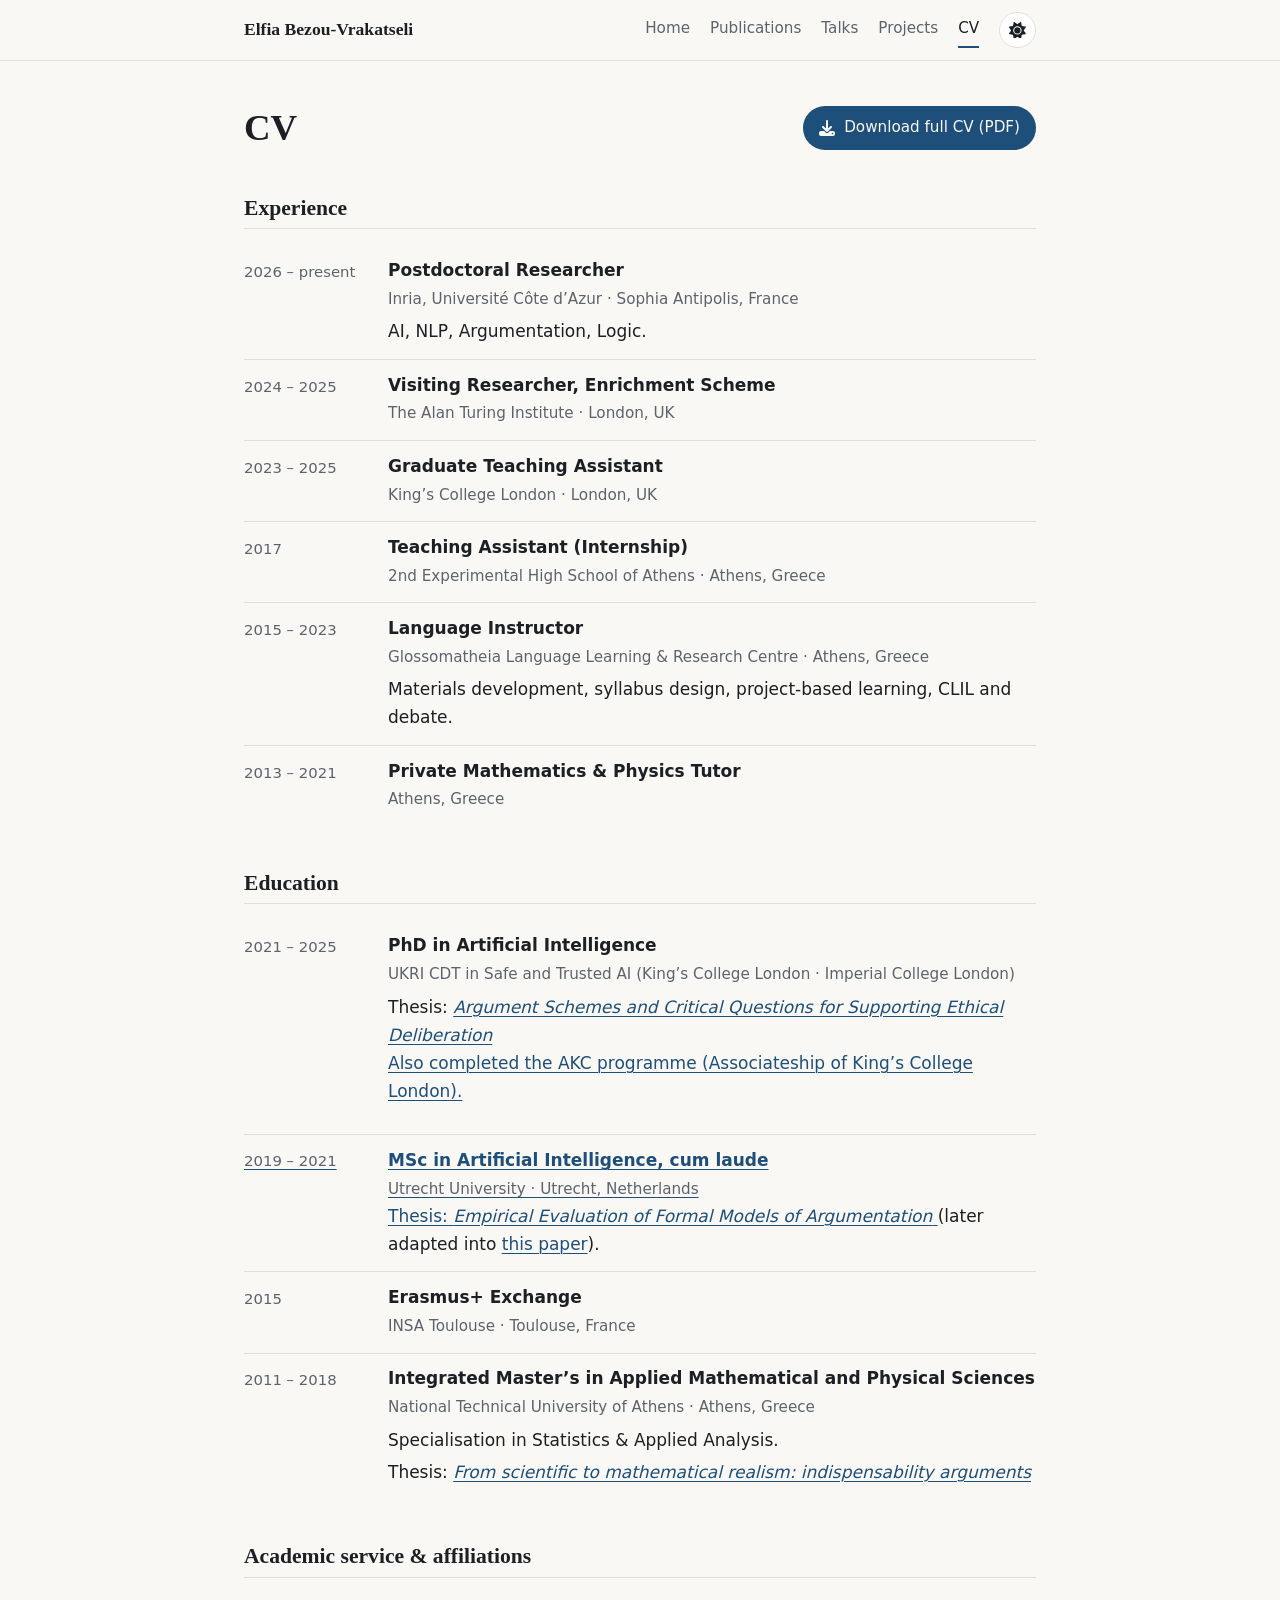
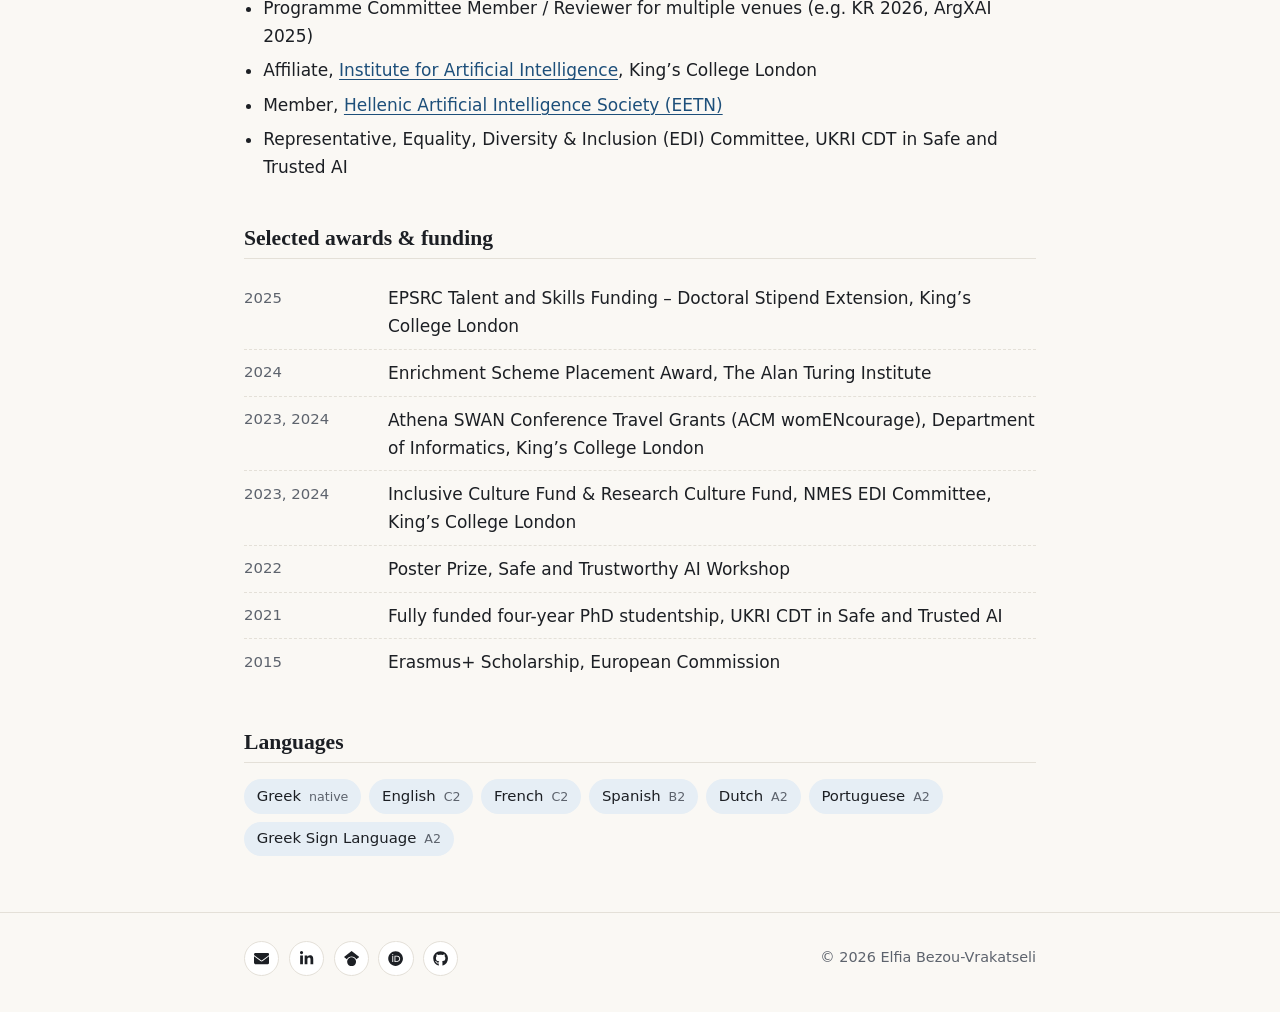
==== commit 820c4173: "Update cv.html" ====
--- a/cv.html
+++ b/cv.html
@@ -44,8 +44,8 @@
           <span class="when">2026 – present</span>
           <div>
             <p class="entry-title">Postdoctoral Researcher</p>
-            <p class="entry-meta">Université Côte d’Azur &amp; Inria · Sophia Antipolis, France</p>
-            <p>AI, NLP, argumentation and logic.</p>
+            <p class="entry-meta">Inria, Université Côte d’Azur · Sophia Antipolis, France</p>
+            <p>AI, NLP, Argumentation, Logic.</p>
           </div>
         </li>
         <li>
@@ -95,7 +95,7 @@
           <div>
             <p class="entry-title">PhD in Artificial Intelligence</p>
             <p class="entry-meta">UKRI CDT in Safe and Trusted AI (King’s College London · Imperial College London)</p>
-            <p>Thesis: <em>Argument Schemes and Critical Questions for Supporting Ethical Deliberation</em></p>
+            <p>Thesis: <a href="https://kclpure.kcl.ac.uk/portal/en/studentTheses/argument-schemes-and-critical-questions-for-supporting-ethical-de/" target="_blank" rel="noopener"><em>Argument Schemes and Critical Questions for Supporting Ethical Deliberation</em></p>
             <p>Also completed the AKC programme (Associateship of King’s College London).</p>
           </div>
         </li>
@@ -142,7 +142,7 @@
       <h2 id="svc">Academic service &amp; affiliations</h2>
       <ul class="plain">
         <li>Programme Committee Member / Reviewer for multiple venues (e.g. KR 2026, ArgXAI 2025)</li>
-        <li>Editor, Online Handbook of Argumentation for AI (OHAAI)</li>
+
         <li>Affiliate, <a href="https://www.kcl.ac.uk/ai/about" target="_blank" rel="noopener">Institute for Artificial Intelligence</a>, King’s College London</li>
         <li>Member, <a href="https://www.eetn.gr/en/" target="_blank" rel="noopener">Hellenic Artificial Intelligence Society (EETN)</a></li>
         <li>Representative, Equality, Diversity &amp; Inclusion (EDI) Committee, UKRI CDT in Safe and Trusted AI</li>
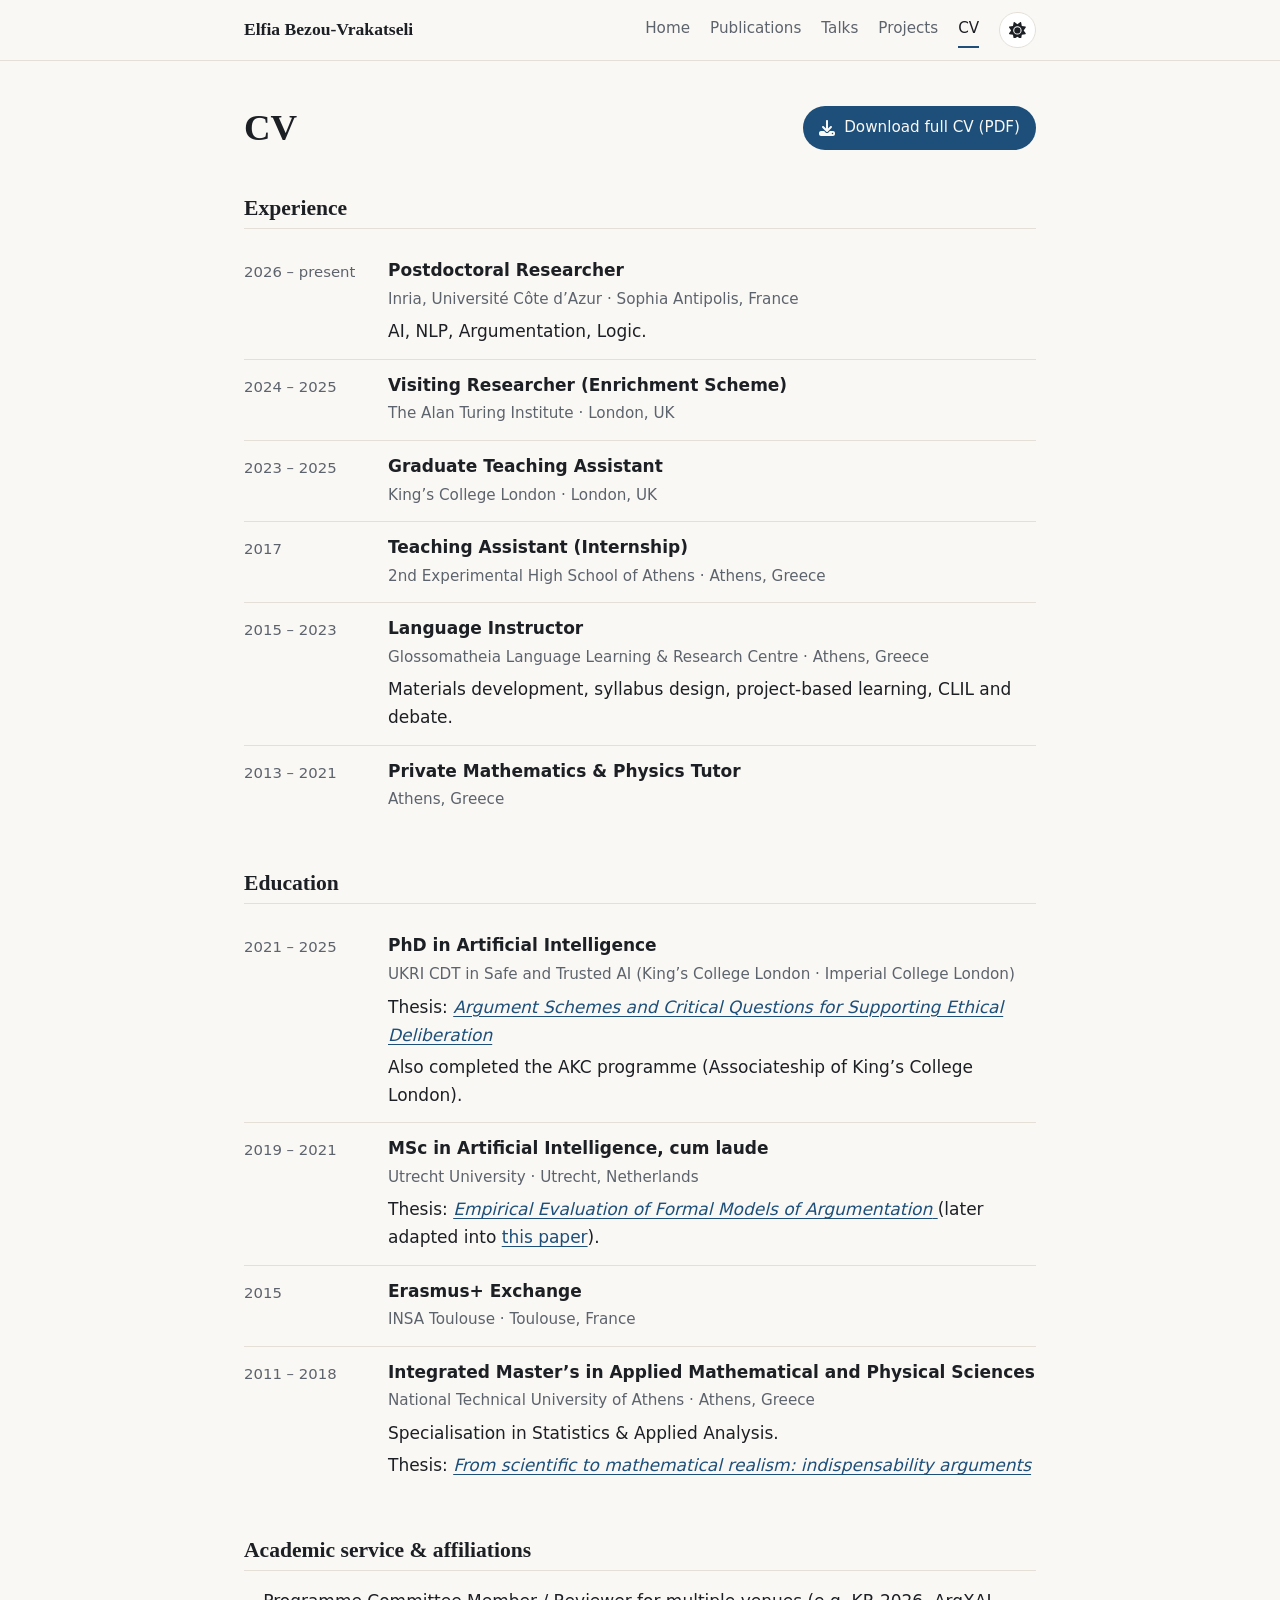
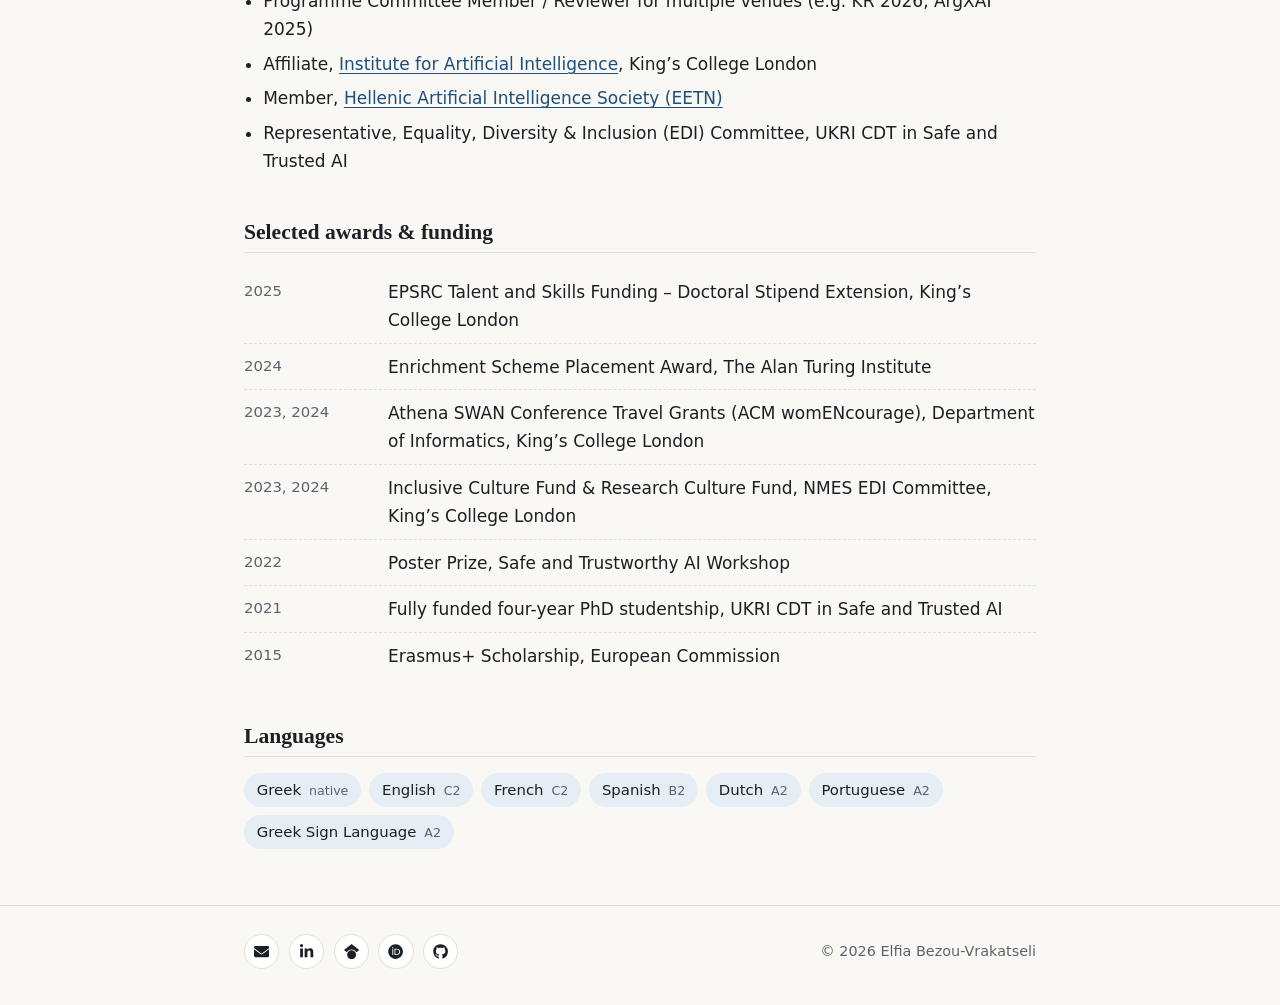
==== commit 229f968e: "Update cv.html" ====
--- a/cv.html
+++ b/cv.html
@@ -51,7 +51,7 @@
         <li>
           <span class="when">2024 – 2025</span>
           <div>
-            <p class="entry-title">Visiting Researcher, Enrichment Scheme</p>
+            <p class="entry-title">Visiting Researcher (Enrichment Scheme)</p>
             <p class="entry-meta">The Alan Turing Institute · London, UK</p>
           </div>
         </li>
@@ -95,7 +95,7 @@
           <div>
             <p class="entry-title">PhD in Artificial Intelligence</p>
             <p class="entry-meta">UKRI CDT in Safe and Trusted AI (King’s College London · Imperial College London)</p>
-            <p>Thesis: <a href="https://kclpure.kcl.ac.uk/portal/en/studentTheses/argument-schemes-and-critical-questions-for-supporting-ethical-de/" target="_blank" rel="noopener"><em>Argument Schemes and Critical Questions for Supporting Ethical Deliberation</em></p>
+            <p>Thesis: <a href="https://kclpure.kcl.ac.uk/portal/en/studentTheses/argument-schemes-and-critical-questions-for-supporting-ethical-de/" target="_blank" rel="noopener"><em>Argument Schemes and Critical Questions for Supporting Ethical Deliberation</em></a></p>
             <p>Also completed the AKC programme (Associateship of King’s College London).</p>
           </div>
         </li>
